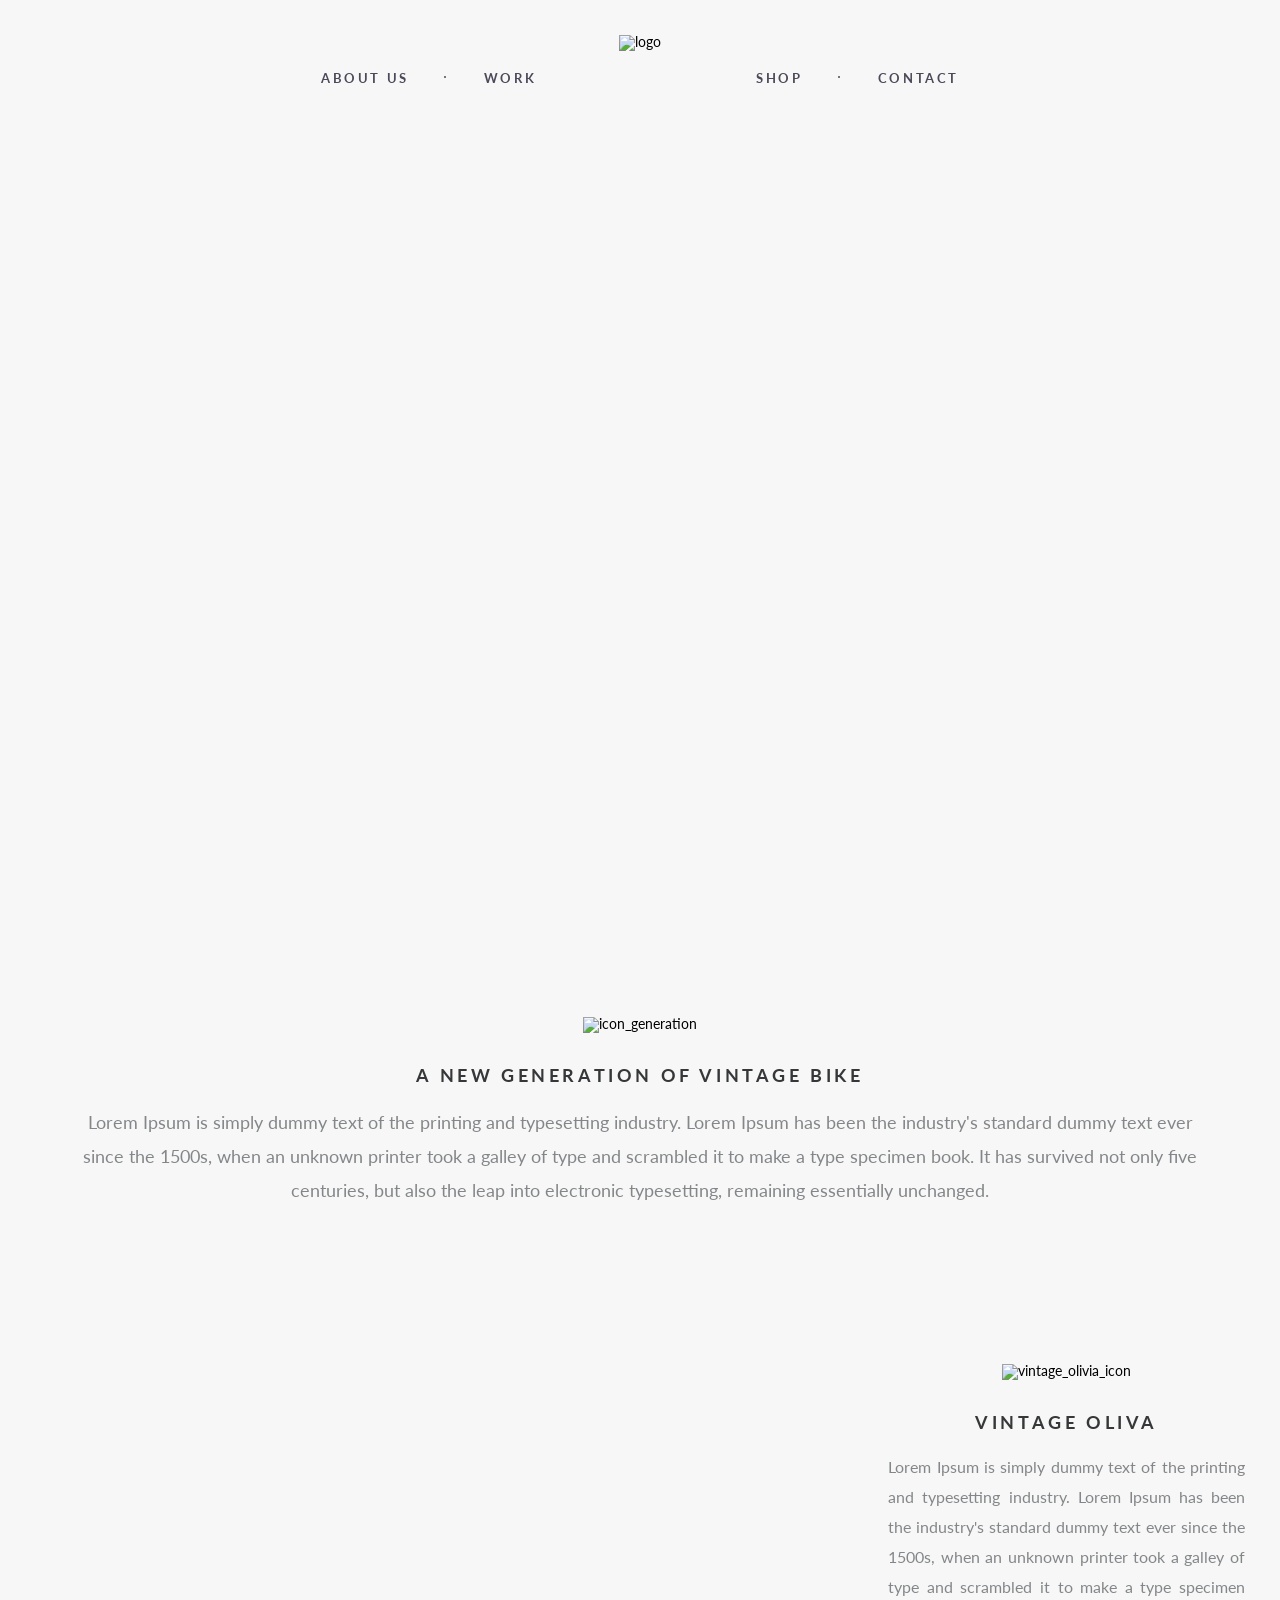
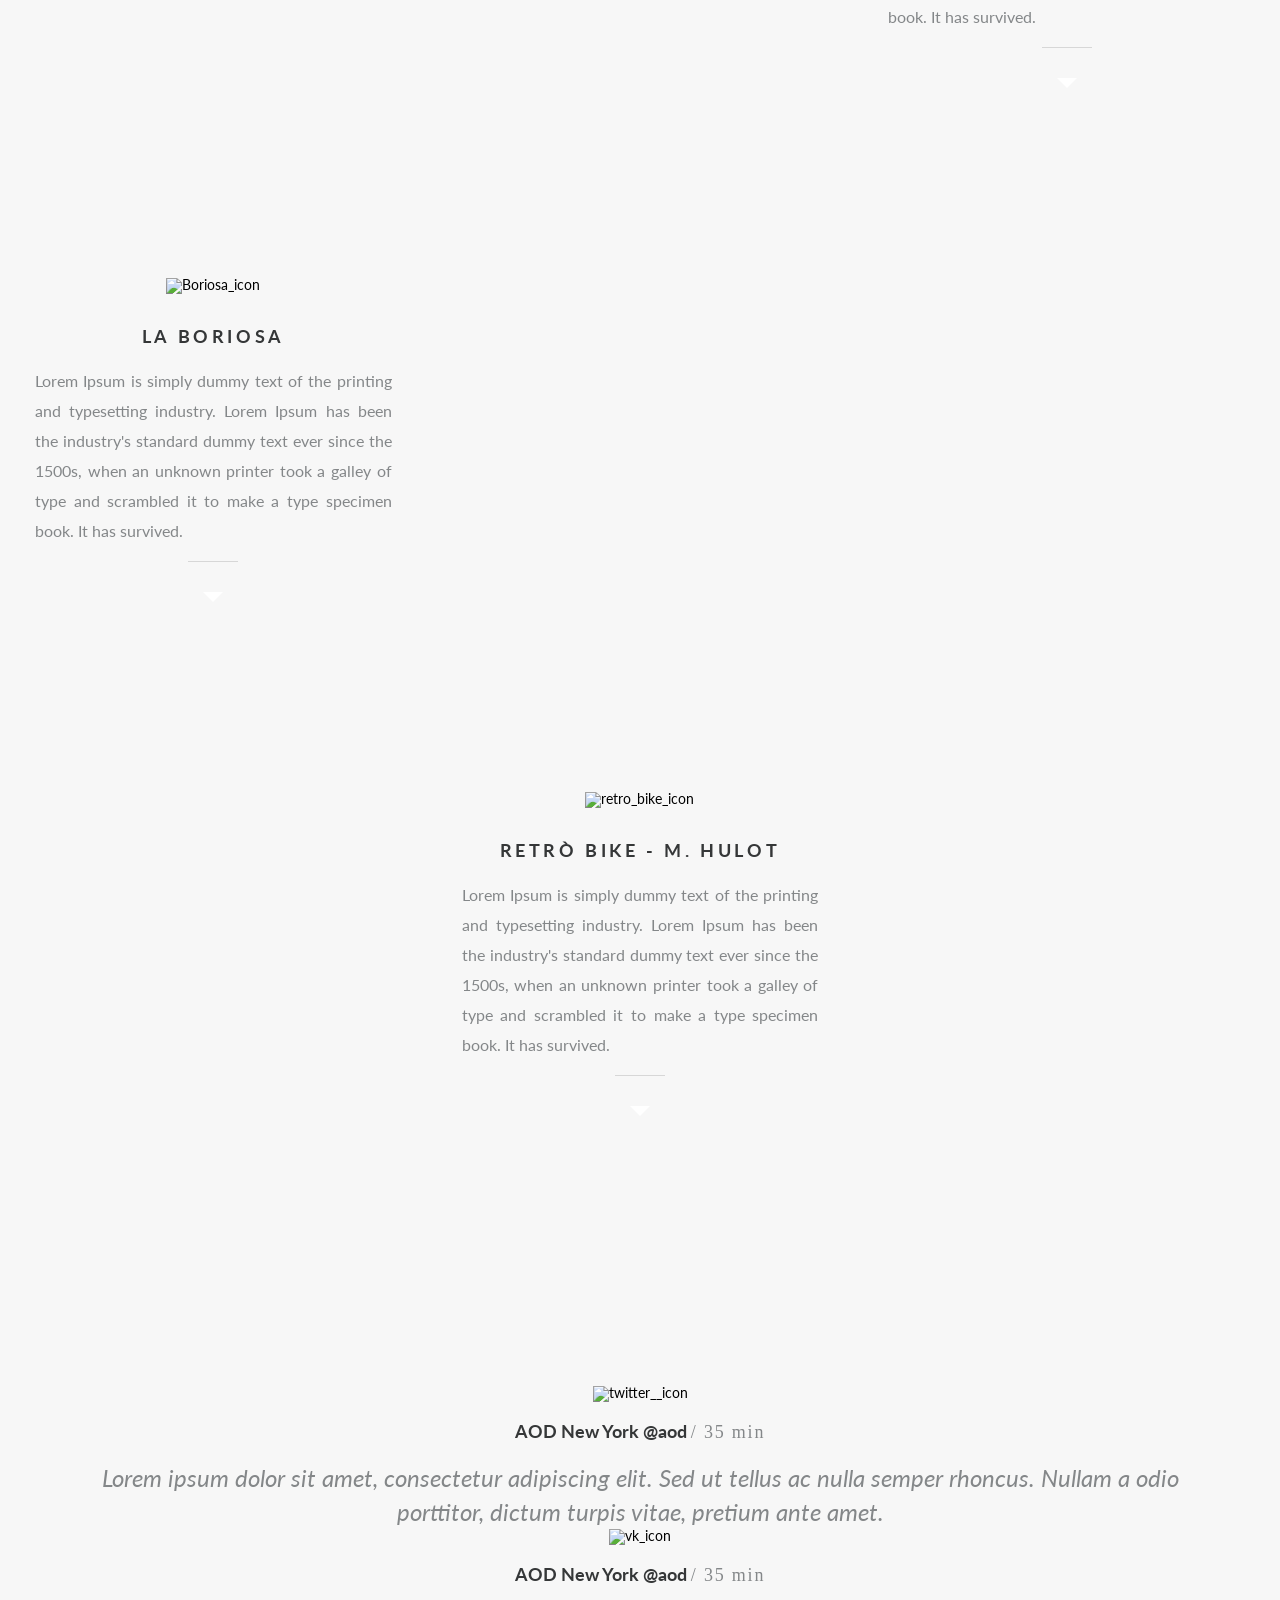
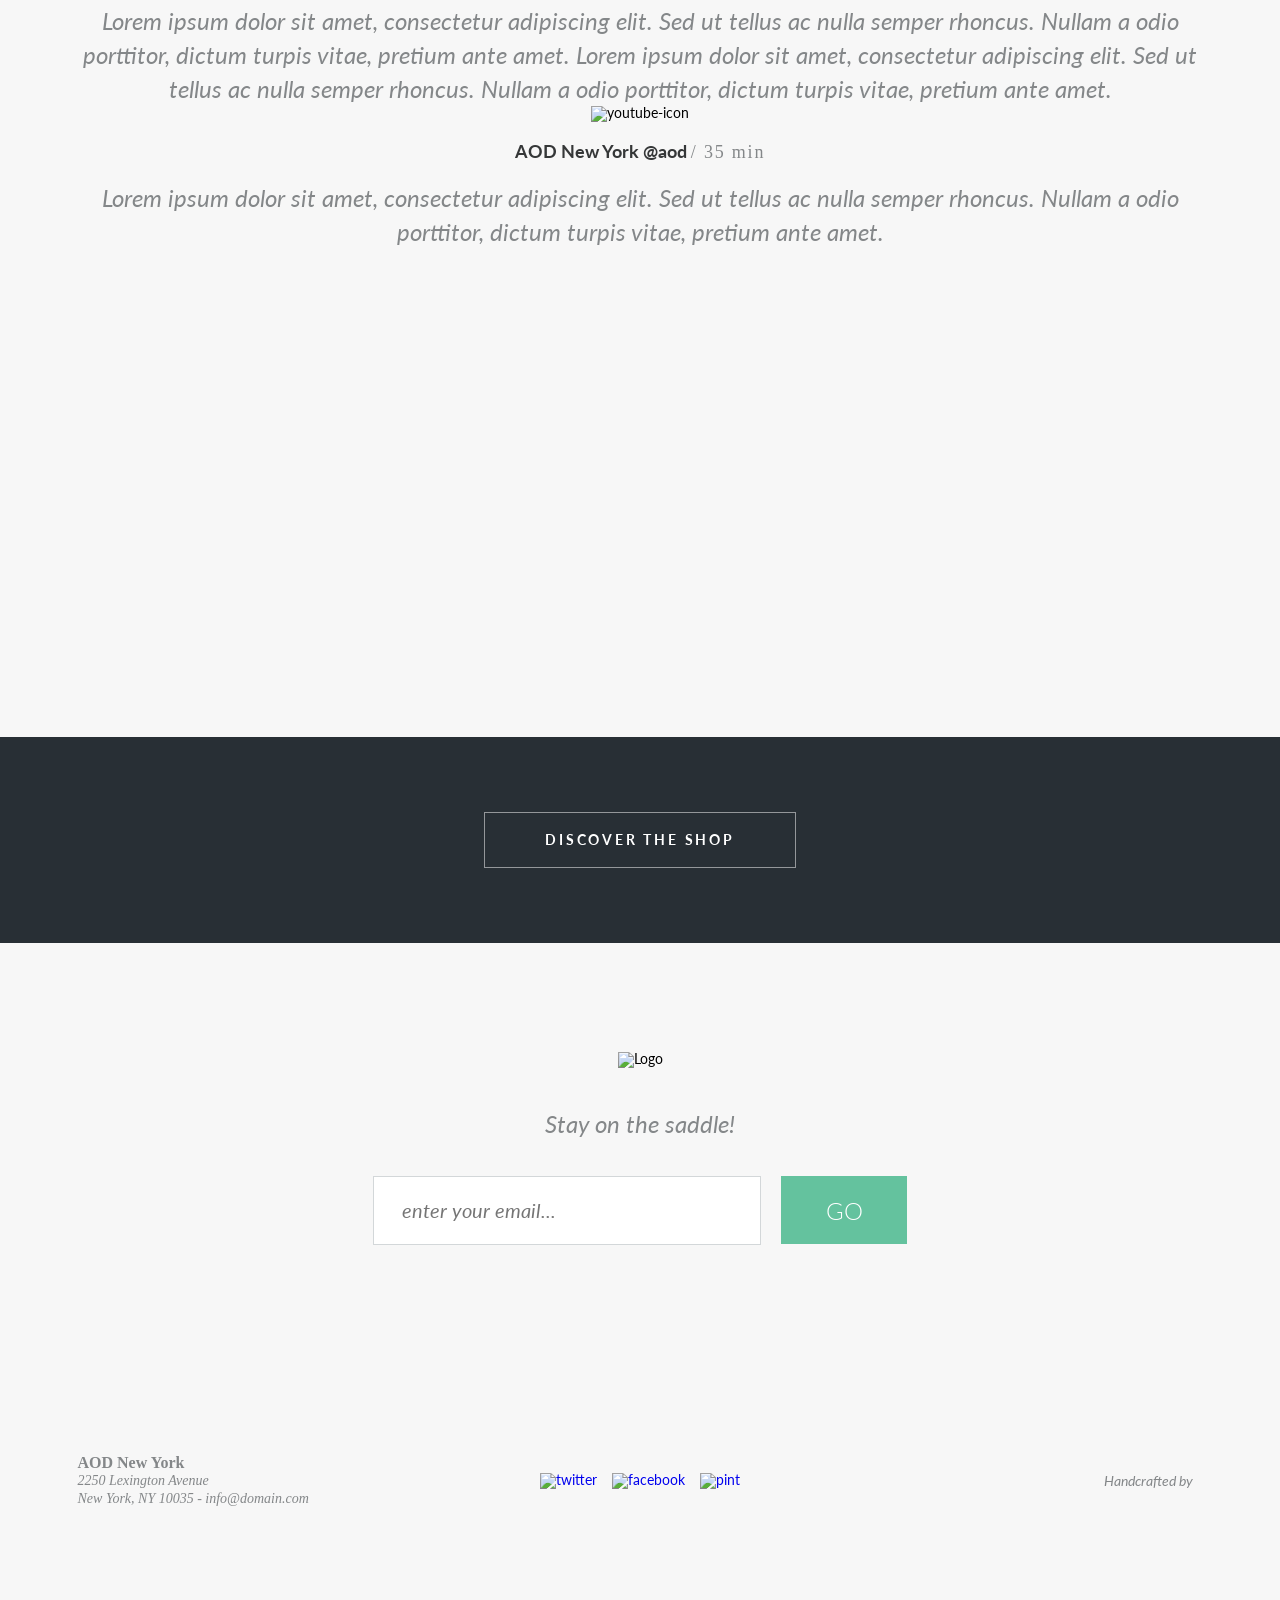
==== index.html @ 971637f0 "first-fix" ====
<!DOCTYPE html>
<html lang="en">
	<head>
		<title>YEBO-Bicycle</title>
		<meta name="viewport" content="width=device-width, initial-scale=1.0, maximum-scale=1.0, user-scalable=0" />
		<link rel="stylesheet" href="css/style.css">
		<meta charset="UTF-8">
		<link rel="shortcut icon" href="img/icons/Bike.ico">
	</head>
	
	<body>
		<!--Оболочка всей страницы-->
		<!--Используется как флекс-контейнер, чтобы разнести футер и контент-->

		<div class="wrapper">
			<main class="page">
				<!--Подключаем хедер обязательно в коментарии-->
<header class="header">
	<div class="header__row">
		<nav class="header__menu menu">
			<!--Под бургер меню-->
			<div class="menu__icon icon-menu">
				<span></span>
				<span></span>
				<span></span>
			</div>
			<div class="menu__body">
				<ul class="menu__list">
					<li><a href="#" class="menu__link">About us</a></li>
					<li><a href="#" class="menu__link">Work</a></li>
					<li><a href="#" class="menu__link">Shop</a></li>
					<li><a href="#" class="menu__link">Contact</a></li>
				</ul>
			</div>
		</nav>
		<div class="header__logo"><img src="img/icons/Logo.png" alt="logo"></div>	
	</div>	
</header>				<div class="main-screen">
					<div class="main-screen__bg ibg">
						<img src="img/images/menu_bg.png" alt="menu_bg">
					</div>
				</div>
				<!--Контейнер для основного контента-->
				<div class="content">
					<!--Первый блок generation-->
					<!--Сразу делаем БЭМ для последующего использования-->
					<section class="generation">
						<div class="container">
							<div class="generation__block block">
								<div class="block__icon"><img src="img/icons/generation.png" alt="icon_generation"></div>
								<h1 class="block__title">A NEW GENERATION OF VINTAGE BIKE</h1>
								<p class="block__text">Lorem Ipsum is simply dummy text of the printing and typesetting industry. Lorem Ipsum has been the industry's standard dummy text ever since the 1500s, when an unknown printer took a galley of type and scrambled it to make a type specimen book. It has survived not only five centuries, but also the leap into electronic typesetting, remaining essentially unchanged. </p>
							</div>
						</div>
					</section>
					<section class="vintage">
						<div class="vintage__row">
							<div class="vintage__column vintage__column-big">
								<a href="#" class="vintage__item item">
									<span class="item__logo">
										<img src="img/vintage_olivia/vintage_olivia__logo.png" alt="vintage_olivia__logo">
									</span>
									<span class="item__image ibg">
										<img src="img/vintage_olivia/vintage_olivia__big.png" alt="vintage_olivia__big">
									</span>
								</a>
							</div>
							<div class="vintage__column">
								<div class="vintage__content block">
									<div class="block__icon"><img src="img/vintage_olivia/vintage_olivia_icon.png" alt="vintage_olivia_icon"></div>
									<h2 class="block__title">vintage Oliva</h2>
									<p class="block__text-vintage">Lorem Ipsum is simply dummy text of the printing and typesetting industry. Lorem Ipsum has been the industry's standard dummy text ever since the 1500s, when an unknown printer took a galley of type and scrambled it to make a type specimen book. It has survived.</p>
								</div>
								<div class="vintage__image ibg">
									<img src="img/vintage_olivia/vintage_olivia_small.png" alt="vintage_olivia_small">
								</div>
							</div>
						</div>
					</section>
					<section class="vintage vintage__rev">
						<div class="vintage__row">
							<div class="vintage__column vintage__column-big">
								<a href="#" class="vintage__item item">
									<span class="item__logo">
										<img src="img/boriosa/boriosa_logo.png" alt="boriosa_logo">
									</span>
									<span class="item__image ibg">
										<img src="img/boriosa/boriosa_big.png" alt="boriosa_big">
									</span>
								</a>
							</div>
							<div class="vintage__column">
								<div class="vintage__content block">
									<div class="block__icon"><img src="img/boriosa/Boriosa_icon.png" alt="Boriosa_icon"></div>
									<h2 class="block__title">La Boriosa</h2>
									<p class="block__text-vintage">Lorem Ipsum is simply dummy text of the printing and typesetting industry. Lorem Ipsum has been the industry's standard dummy text ever since the 1500s, when an unknown printer took a galley of type and scrambled it to make a type specimen book. It has survived.</p>
								</div>
								<div class="vintage__image ibg">
									<img src="img/boriosa/boriosa_small.png" alt="boriosa_small">
								</div>
							</div>
						</div>
					</section>
					<section class="vintage vintage-last">
						<div class="vintage__row">
							<div class="vintage__column">
								<a href="#" class="vintage__item item">
									<span class="item__logo">
										<img src="img/retro_bike/retro_bike_logo.png" alt="retro_bike_logo">
									</span>
									<span class="item__image ibg">
										<img src="img/retro_bike/retro_bike_left.png" alt="retro_bike_left">
									</span>
								</a>
							</div>
							<div class="vintage__column">
								<div class="vintage__content block">
									<div class="block__icon"><img src="img/retro_bike/retro_bike_icon.png" alt="retro_bike_icon"></div>
									<h2 class="block__title">retrò Bike - M. Hulot</h2>
									<p class="block__text-vintage">Lorem Ipsum is simply dummy text of the printing and typesetting industry. Lorem Ipsum has been the industry's standard dummy text ever since the 1500s, when an unknown printer took a galley of type and scrambled it to make a type specimen book. It has survived.</p>
								</div>
								<div class="vintage__image ibg">
									<img src="img/retro_bike/retro_bike_small.png" alt="retro_bike_small">
								</div>
							</div>
							<div class="vintage__column">
								<div class="vintage__block">
									<span class="item__image ibg">
										<img src="img/retro_bike/retro_bike_right.png" alt="retro_bike_right">
									</span>
								</div>
							</div>
						</div>
					</section>
					<section class="slider">
						<div class="container">
							<div class="slider__body">
								<div class="slider__item">
									<div class="slider__icon">
										<img src="img/icons/Icon.png" alt="twitter__icon">
									</div>
									<!--В спан оборачиваем из за другого цвета-->
									<h3 class="slider__title">
										AOD New York  @aod <span>/ 35 min</span>
									</h3>
									<div class="slider__text">
										Lorem ipsum dolor sit amet, consectetur adipiscing elit. Sed ut tellus ac nulla semper rhoncus. Nullam a odio porttitor, dictum turpis vitae, pretium ante amet. 
									</div>
								</div>
								<div class="slider__item">
									<div class="slider__icon">
										<img class="slider__vk-icon" src="img/icons/vk_icon.svg" alt="vk_icon">
									</div>
									<!--В спан оборачиваем из за другого цвета-->
									<h3 class="slider__title">
										AOD New York  @aod <span>/ 35 min</span>
									</h3>
									<div class="slider__text">
										Lorem ipsum dolor sit amet, consectetur adipiscing elit. Sed ut tellus ac nulla semper rhoncus. Nullam a odio porttitor, dictum turpis vitae, pretium ante amet. Lorem ipsum dolor sit amet, consectetur adipiscing elit. Sed ut tellus ac nulla semper rhoncus. Nullam a odio porttitor, dictum turpis vitae, pretium ante amet. 
									</div>
								</div>
								<div class="slider__item">
									<div class="slider__icon">
										<img class="slider__youtube-icon" src="img/icons/youtube-icon.svg" alt="youtube-icon">
									</div>
									<!--В спан оборачиваем из за другого цвета-->
									<h3 class="slider__title">
										AOD New York  @aod <span>/ 35 min</span>
									</h3>
									<div class="slider__text">
										Lorem ipsum dolor sit amet, consectetur adipiscing elit. Sed ut tellus ac nulla semper rhoncus. Nullam a odio porttitor, dictum turpis vitae, pretium ante amet.
									</div>
								</div>
							</div>
						</div>
					</section>
					<div class="shop">
						<div class="shop__body">
							<!--Бодишоп выступает флекс-контрейнером-->
							<div class="shop__column shop__column-big">
								<div class="shop-block block-shop">
									<!--Это будет верхняя часть блока-->
									<div class="block-shop__row">
										<div class="block-shop__column">
											<a href="#" class="block-shop__item block-shop__item-little item">
												<span class="item__logo">
													<img src="img/shop/shop_logo.png" alt="shop_logo">
													<span>Shop now</span>
												</span>
												<span class="item__image ibg">
													<img src="img/shop/shop_1.png" alt="shop_1">
												</span>
											</a>
										</div>
										<div class="block-shop__column">
											<a href="#" class="block-shop__item block-shop__item-little item">
												<span class="item__logo">
													<img src="img/shop/shop_logo.png" alt="shop_logo">
													<span>Shop now</span>
												</span>
												<span class="item__image ibg">
													<img src="img/shop/shop_2.png" alt="shop_2">
												</span>
											</a>
										</div>
									</div>
									<!--Это нижняя часть блока-->
									<a href="#" class="block-shop__item item">
										<span class="item__logo">
											<img src="img/shop/shop_logo.png" alt="shop_logo">
											<span>Shop now</span>
										</span>
										<span class="item__image ibg">
											<img src="img/shop/shop_3.png" alt="shop_2">
										</span>
									</a>
								</div>
							</div>
							<div class="shop__column">
								<a href="#" class="block-shop__item block-shop__item-big item">
									<span class="item__logo">
										<img src="img/shop/shop_logo.png" alt="shop_logo">
										<span>Shop now</span>
									</span>
									<span class="item__image ibg">
										<img src="img/shop/shop_4.png" alt="shop_4">
									</span>
								</a>
							</div>
							<div class="shop__column">
								<a href="#" class="block-shop__item block-shop__item-big item">
									<span class="item__logo">
										<img src="img/shop/shop_logo.png" alt="shop_logo">
										<span>Shop now</span>
									</span>
									<span class="item__image ibg">
										<img src="img/shop/shop_5.png" alt="shop_5">
									</span>
								</a>
							</div>
							<div class="shop__column shop__column-big">
								<div class="shop-block block-shop">
									<!--Это нижняя часть блока-->
									<a href="#" class="block-shop__item item">
										<span class="item__logo">
											<img src="img/shop/shop_logo.png" alt="shop_logo">
											<span>Shop now</span>
										</span>
										<span class="item__image ibg">
											<img src="img/shop/shop_6.png" alt="shop_6">
										</span>
									</a>
									<!--Это будет верхняя часть блока-->
									<div class="block-shop__row">
										<div class="block-shop__column">
											<a href="#" class="block-shop__item block-shop__item-little item">
												<span class="item__logo">
													<img src="img/shop/shop_logo.png" alt="shop_logo">
													<span>Shop now</span>
												</span>
												<span class="item__image ibg">
													<img src="img/shop/shop_7.png" alt="shop_7">
												</span>
											</a>
										</div>
										<div class="block-shop__column">
											<a href="#" class="block-shop__item block-shop__item-little item">
												<span class="item__logo">
													<img src="img/shop/shop_logo.png" alt="shop_logo">
													<span>Shop now</span>
												</span>
												<span class="item__image ibg">
													<img src="img/shop/shop_8.png" alt="shop_8">
												</span>
											</a>
										</div>
									</div>
								</div>
							</div>
						</div>
						<div class="shop__footer">
							<div class="container">
								<a href="" class="shop__btn">DISCOVER THE SHOP</a>
							</div>
						</div>
					</div>
					<div class="subscribe">
						<div class="container">
							<div class="subscribe__body">
								<div class="subscribe__logo">
									<img src="img/icons/Logo.png" alt="Logo">
								</div>
								<div class="subscribe__label">Stay on the saddle!</div>
								<form action="#" id="form" class="subscribe__form">
									<div class="subscribe__input">
										<input autocomplete="off" type="text" name="form[]" placeholder="enter your email..." data-value="" class="input _req _email">
									</div>
									<div class="subscribe__button">
										<button type="submit" class="subscribe__btn">GO</button>
									</div>
								</form>
							</div>
						</div>
					</div>
				</div>

				<!--Верстаем футер-->
				<footer class="footer">
					<div class="container">
						<div class="footer__row">
							<div class="footer__column">
								<div class="footer__address">
									<p class="footer__address-bold">AOD New York</p>
									<p>2250 Lexington Avenue</p> 
									<p>New York, NY 10035  - info@domain.com</p>
								</div>
							</div>
							<div class="footer__column">
								<div class="footer__social social">
									<a href="#" class="social__link">
										<img src="img/footer/twitter.png" alt="twitter">
									</a>
									<a href="#" class="social__link">
										<img src="img/footer/facebook.png" alt="facebook">
									</a>
									<a href="#" class="social__link">
										<img src="img/footer/pint.png" alt="pint">
									</a>
								</div>
							</div>
							<div class="footer__column">
								<a href="" class="footer__dev dev">
									<span class="dev__text">Handcrafted by</span>
									<span class="dev__icon">
										<img src="img/footer/YEBO_logo.png" alt="">
									</span>
								</a>
							</div>
						</div>
					</div>
				</footer>
			</main>
		</div>
		<script language="JavaScript" type="text/javascript" src="js/jquery-3.6.0.min.js"></script>
		<script src="js/slick.min.js"></script>
		<script src="js/script.js"></script>
	</body>
</html>
---- css/style.css ----
@charset "UTF-8";

@import url("https://fonts.googleapis.com/css2?family=Lato:ital,wght@0,300;0,400;0,700;1,400&display=swap");* {
  padding: 0;
  margin: 0;
  border: 0;
}

*,
:after,
:before {
  -webkit-box-sizing: border-box;
  box-sizing: border-box;
}

:active,
:focus {
  outline: none;
}

a:active,
a:focus {
  outline: none;
}

aside,
footer,
header,
nav {
  display: block;
}

body,
html {
  height: 100%;
  width: 100%;
  font-size: 100%;
  line-height: 1;
  font-size: 14px;
  -ms-text-size-adjust: 100%;
  -moz-text-size-adjust: 100%;
  -webkit-text-size-adjust: 100%;
}

button,
input,
textarea {
  font-family: inherit;
}

input::-ms-clear {
  display: none;
}

button {
  cursor: pointer;
}

button::-moz-focus-inner {
  padding: 0;
  border: 0;
}

a,
a:visited {
  text-decoration: none;
}

a:hover {
  text-decoration: none;
}

ul li {
  list-style: none;
}

img {
  vertical-align: top;
}

h1,
h2,
h3,
h4,
h5,
h6 {
  font-size: inherit;
  font-weight: 400;
}

@font-face {
  font-family: "MyriadProRegular";
  src: url("../fonts/Myriad Pro Regular.eot");
  src: url("../fonts/Myriad Pro Regular.woff") format("woff"),url("../fonts/Myriad Pro Regular.ttf") format("truetype"),url("../fonts/Myriad Pro Regular.svg") format("svg");
  font-weight: normal;
  font-style: normal;
}

body {
  font-family: "Lato","Montserrat",sans-serif;
  font-size: 14px;
  font-weight: 400;
  background-color: #f7f7f7;
}

.wrapper {
  overflow: hidden;
  min-height: 100%;
}

.page {
  position: absolute;
  width: 100%;
  height: 100%;
  top: 0;
  left: 0;
  display: -webkit-box;
  display: -ms-flexbox;
  display: flex;
  -webkit-box-orient: vertical;
  -webkit-box-direction: normal;
  -ms-flex-direction: column;
  flex-direction: column;
}

.ibg {
  background-position: center;
  background-size: cover;
  background-repeat: no-repeat;
}

.ibg img {
  display: none;
}

.main-screen {
  -webkit-box-flex: 1;
  -ms-flex: 1 0 100%;
  flex: 1 0 100%;
  position: relative;
}

.main-screen__bg {
  position: absolute;
  width: 100%;
  height: 100%;
  top: 0;
  left: 0;
}

.container {
  max-width: 1125px;
  margin: 0 auto;
  padding: 0px 15px;
  -webkit-box-sizing: content-box;
  box-sizing: content-box;
  z-index: 50;
  position: relative;
}

.header {
  position: absolute;
  width: 100%;
  z-index: 50;
  left: 0;
  top: 35px;
}

.header__row {
  display: -webkit-box;
  display: -ms-flexbox;
  display: flex;
  -webkit-box-pack: center;
  -ms-flex-pack: center;
  justify-content: center;
  -webkit-box-align: center;
  -ms-flex-align: center;
  align-items: center;
  height: 85px;
}

.header__logo {
  position: absolute;
  left: 50%;
  top: 0;
  z-index: 2;
  -webkit-transform: translate(-50%,0);
  transform: translate(-50%,0);
}

.menu__list {
  display: -webkit-box;
  display: -ms-flexbox;
  display: flex;
}

.menu__list li {
  position: relative;
  padding: 0px 37.5px;
}

.menu__list li:nth-child(2) {
  padding: 0px 110px 0px 37.5px;
}

.menu__list li:nth-child(3) {
  padding: 0px 37.5px 0px 110px;
}

.menu__list li:after {
  content: "";
  width: 2px;
  height: 2px;
  background-color: #4d4959;
  border-radius: 50%;
  position: absolute;
  right: 0;
  top: 50%;
  margin: -1.5px 0px 0px 0px;
}

.menu__list li:last-child:after,
.menu__list li:nth-child(2):after {
  display: none;
}

.menu__link {
  color: #4d4959;
  font-size: 13px;
  font-weight: 700;
  text-transform: uppercase;
  letter-spacing: 2.6px;
}

.generation__block {
  margin: 117px 0px 117px 0px;
}

.block {
  text-align: center;
}

.block__icon {
  margin: 0px 0px 30px 0px;
}

.block__title {
  color: #353738;
  font-size: 18px;
  font-weight: 700;
  text-align: center;
  text-transform: uppercase;
  letter-spacing: 3.6px;
  line-height: 24px;
  margin: 0px 0px 18px 0px;
}

.block__text {
  color: #848789;
  font-size: 18px;
  font-weight: 400;
  line-height: 34px;
  text-align: center;
}

.block__text-vintage {
  color: #848789;
  font-size: 16px;
  font-weight: 400;
  line-height: 30px;
  text-align: justify;
}

.block__text-vintage:after {
  content: "";
  display: block;
  margin: 35px auto 0 auto;
  width: 50px;
  height: 1px;
  background-color: #d7d7d7;
}

.vintage__block {
  height: 100%;
  display: block;
  position: relative;
}

.vintage__rev .vintage__column {
  -webkit-box-ordinal-group: 2;
  -ms-flex-order: 1;
  order: 1;
}

.vintage__rev .vintage__column-big {
  -webkit-box-ordinal-group: 3;
  -ms-flex-order: 2;
  order: 2;
}

.vintage__row {
  display: -webkit-box;
  display: -ms-flexbox;
  display: flex;
}

.vintage__column {
  -webkit-box-flex: 0;
  -ms-flex: 0 1 33.333%;
  flex: 0 1 33.333%;
}

.vintage__column-big {
  -webkit-box-flex: 0;
  -ms-flex: 0 1 66.667%;
  flex: 0 1 66.667%;
}

.vintage__content {
  padding: 80px 65px 55px 65px;
  position: relative;
}

.vintage__content:after {
  content: "";
  position: absolute;
  bottom: -10px;
  left: 50%;
  margin: 0px 0px 0px -10px;
  width: 0;
  height: 0;
  border-left: 10px solid transparent;
  border-right: 10px solid transparent;
  border-top: 10px solid #fff;
}

.vintage__image {
  padding: 0px 0px 37.51% 0px;
}

.item {
  height: 100%;
  display: block;
  position: relative;
}

.item__logo {
  position: absolute;
  width: 100%;
  height: 100%;
  top: 0;
  left: 0;
  display: -webkit-box;
  display: -ms-flexbox;
  display: flex;
  -webkit-box-orient: vertical;
  -webkit-box-direction: normal;
  -ms-flex-direction: column;
  flex-direction: column;
  -webkit-transition: all 0.3s ease 0s;
  transition: all 0.3s ease 0s;
  -webkit-box-pack: center;
  -ms-flex-pack: center;
  justify-content: center;
  -webkit-box-align: center;
  -ms-flex-align: center;
  align-items: center;
  background-color: rgba(109,179,152,0.5);
  z-index: 2;
  opacity: 0;
  visibility: hidden;
}

.item__logo span {
  color: #ffffff;
  font-size: 14px;
  font-weight: 700;
  text-align: center;
  text-transform: uppercase;
  letter-spacing: 2.8px;
  margin: 10px 0px 0px 0px;
}

.item__image {
  position: absolute;
  width: 100%;
  height: 100%;
  top: 0;
  left: 0;
}

.item:hover .item__logo {
  opacity: 1;
  visibility: visible;
}

.slider {
  background-color: #f7f7f7;
  padding: 120px 0 60px 0;
}

.slider__body .slick-dots {
  display: -webkit-box;
  display: -ms-flexbox;
  display: flex;
  -webkit-box-align: center;
  -ms-flex-align: center;
  align-items: center;
  -webkit-box-pack: center;
  -ms-flex-pack: center;
  justify-content: center;
  margin: 50px 0px 0px 0px;
}

.slider__body .slick-dots li {
  list-style: none;
  margin: 0px 4.5px;
}

.slider__body .slick-dots button {
  font-size: 0;
  width: 11px;
  height: 11px;
  border: 1px solid #727272;
  background-color: #f7f7f7;
  border-radius: 50%;
}

.slider__body .slick-dots li.slick-active button {
  background-color: #727272;
}

.slider__icon {
  margin: 0px 0px 20px 0px;
  text-align: center;
}

.slider__title {
  margin: 0px 0px 20px 0px;
  color: #353738;
  font-family: Lato;
  font-size: 18px;
  font-weight: 700;
  text-align: center;
}

.slider__title span {
  color: #848789;
  font-family: "Lato - Light";
  font-weight: 300;
  letter-spacing: 1.8px;
}

.slider__text {
  text-align: center;
  color: #848789;
  font-size: 24px;
  font-style: italic;
  line-height: 34px;
}

.slider__vk-icon {
  width: 34px;
  height: 34px;
}

.slider__youtube-icon {
  width: 50px;
  height: 50px;
}

.slick-list {
  overflow: hidden;
}

.slick-track {
  display: -webkit-box;
  display: -ms-flexbox;
  display: flex;
  -webkit-box-align: start;
  -ms-flex-align: start;
  align-items: flex-start;
}

.shop__body {
  display: -webkit-box;
  display: -ms-flexbox;
  display: flex;
}

.shop__column {
  -webkit-box-flex: 0;
  -ms-flex: 0 1 16.666%;
  flex: 0 1 16.666%;
}

.shop__column-big {
  -webkit-box-flex: 0;
  -ms-flex: 0 1 33.333%;
  flex: 0 1 33.333%;
}

.shop__footer {
  background-color: #282f35;
  -webkit-box-pack: center;
  -ms-flex-pack: center;
  justify-content: center;
  padding: 75px 0px;
  text-align: center;
}

.shop__btn {
  display: inline-block;
  padding: 20px 60px;
  color: #ffffff;
  font-size: 14px;
  font-weight: 700;
  text-align: center;
  text-transform: uppercase;
  letter-spacing: 2.8px;
  border: 1px solid rgba(255,255,255,0.5);
  background-color: #282f35;
}

.shop__btn:hover {
  color: #282f35;
  background-color: #fff;
  border: 1px solid rgba(255,255,255,0.5);
  -webkit-transition: all 0.5s ease 0s;
  transition: all 0.5s ease 0s;
}

.block-shop {
  height: 100%;
}

.block-shop__row {
  display: -webkit-box;
  display: -ms-flexbox;
  display: flex;
}

.block-shop__column {
  -webkit-box-flex: 0;
  -ms-flex: 0 1 50%;
  flex: 0 1 50%;
}

.block-shop__item {
  padding-bottom: 50%;
  height: auto;
}

.block-shop__item-big {
  padding: 0px 0px 200.5% 0px;
}

.block-shop__item-little {
  padding: 0px 0px 100% 0px;
}

.subscribe__body {
  max-width: 534px;
  margin: 0 auto;
  -webkit-box-orient: vertical;
  -webkit-box-direction: normal;
  -ms-flex-direction: column;
  flex-direction: column;
  text-align: center;
  padding: 109px 0px;
}

.subscribe__logo {
  margin: 0px 0px 39px 0px;
}

.subscribe__label {
  color: #848789;
  font-family: Lato;
  font-size: 24px;
  font-style: italic;
  line-height: 34px;
  text-align: center;
  margin: 0px 0px 35px 0px;
}

.subscribe__form {
  display: -webkit-box;
  display: -ms-flexbox;
  display: flex;
}

.subscribe__input {
  -webkit-box-flex: 1;
  -ms-flex: 1 1 auto;
  flex: 1 1 auto;
}

.subscribe__input .input {
  width: 100%;
  height: 69px;
  border: 1px solid #d3d7d9;
  background-color: #ffffff;
  color: #929292;
  font-family: Lato;
  font-size: 20px;
  font-style: italic;
  letter-spacing: normal;
  line-height: 24px;
  padding: 0px 28px;
  -webkit-transition: all 0.5s ease 0s;
  transition: all 0.5s ease 0s;
}

.subscribe__input .input:focus {
  -webkit-box-shadow: 0 0 15px #747373;
  box-shadow: 0 0 15px #747373;
}

.subscribe__button {
  -webkit-box-flex: 0;
  -ms-flex: 0 0 146px;
  flex: 0 0 146px;
  padding: 0px 0px 0px 20px;
}

.subscribe__btn {
  width: 100%;
  height: 68px;
  line-height: 69px;
  background-color: #64c29e;
  color: #ffffff;
  font-size: 24px;
  font-weight: 300;
  text-transform: uppercase;
  -webkit-transition: all 0.5s ease 0s;
  transition: all 0.5s ease 0s;
}

.subscribe__btn:hover {
  border: 1px solid #64c29e;
  background-color: #fff;
  color: #353738;
}

._error {
  -webkit-box-shadow: 0 0 15px red;
  box-shadow: 0 0 15px red;
}

.footer {
  background-color: #f7f7f7;
  padding: 100px 0;
}

.footer__row {
  display: -webkit-box;
  display: -ms-flexbox;
  display: flex;
  -webkit-box-align: center;
  -ms-flex-align: center;
  align-items: center;
}

.footer__column {
  -webkit-box-flex: 0;
  -ms-flex: 0 1 33.333%;
  flex: 0 1 33.333%;
}

.footer__address {
  text-align: left;
  font-family: "Lato - Italic";
  color: #848789;
  font-size: 14px;
  font-style: italic;
  letter-spacing: normal;
  line-height: 17.87px;
}

.footer__address-bold {
  font-family: "Lato - Bold";
  font-size: 16px;
  font-weight: 700;
  color: #848789;
  font-style: normal;
}

.social {
  display: -webkit-box;
  display: -ms-flexbox;
  display: flex;
  -webkit-box-align: center;
  -ms-flex-align: center;
  align-items: center;
  -webkit-box-pack: center;
  -ms-flex-pack: center;
  justify-content: center;
}

.social__link {
  margin: 0px 7.5px;
}

.dev {
  display: -webkit-box;
  display: -ms-flexbox;
  display: flex;
  -webkit-box-pack: end;
  -ms-flex-pack: end;
  justify-content: flex-end;
  -webkit-box-align: center;
  -ms-flex-align: center;
  align-items: center;
}

.dev__text {
  color: #848789;
  font-family: Lato;
  font-size: 14px;
  font-style: italic;
  letter-spacing: normal;
  line-height: 17.87px;
  text-align: right;
  padding: 0px 9px 0px 0px;
}

@media (max-width:1500px) {
  .block__text-vintage:after {
    margin: 15px auto 0 auto;
  }

  .vintage__content {
    padding: 40px 35px 30px 35px;
  }
}

@media (max-width:1100px) {
  .vintage__block {
    height: auto;
    padding: 0px 0px 70% 0px;
  }

  .vintage__row {
    -webkit-box-orient: vertical;
    -webkit-box-direction: normal;
    -ms-flex-direction: column;
    flex-direction: column;
  }

  .vintage-last .vintage__column:first-child {
    -webkit-box-ordinal-group: 3;
    -ms-flex-order: 2;
    order: 2;
  }

  .vintage-last .vintage__column:nth-child(2) {
    -webkit-box-ordinal-group: 2;
    -ms-flex-order: 1;
    order: 1;
  }

  .vintage-last .vintage__column:nth-child(3) {
    -webkit-box-ordinal-group: 4;
    -ms-flex-order: 3;
    order: 3;
  }

  .item {
    height: auto;
    padding: 0px 0px 70% 0px;
  }

  .slider {
    padding: 60px 0px 30px 0px;
  }

  .shop__body {
    -ms-flex-wrap: wrap;
    flex-wrap: wrap;
  }

  .shop__column {
    -webkit-box-flex: 0;
    -ms-flex: 0 1 50%;
    flex: 0 1 50%;
  }

  .shop__column:first-child {
    -webkit-box-flex: 1;
    -ms-flex: 1 1 100%;
    flex: 1 1 100%;
  }

  .shop__column:last-child {
    -webkit-box-flex: 1;
    -ms-flex: 1 1 100%;
    flex: 1 1 100%;
  }

  .shop__footer {
    padding: 50px 0px;
  }

  .shop__btn {
    padding: 20px 30px;
  }

  .footer {
    padding: 50px 0;
  }
}

@media (max-width:900px) {
  .generation__block {
    margin: 80px 0px 80px 0px;
  }
}

@media (max-width:767px) {
  .header {
    top: 15px;
  }

  .menu__body {
    position: fixed;
    width: 100%;
    height: 100%;
    top: 0;
    left: 0;
    background-color: #4d4959;
    padding: 150px 0px 20px 0px;
    -webkit-transform: translate3d(0px,-100%,0px);
    transform: translate3d(0px,-100%,0px);
    -webkit-transition: all 0.3s ease 0s;
    transition: all 0.3s ease 0s;
  }

  .menu__body.active {
    -webkit-transform: translate3d(0px,0px,0px);
    transform: translate3d(0px,0px,0px);
  }

  .menu__list {
    -webkit-box-orient: vertical;
    -webkit-box-direction: normal;
    -ms-flex-direction: column;
    flex-direction: column;
    -webkit-box-pack: center;
    -ms-flex-pack: center;
    justify-content: center;
    -webkit-box-align: center;
    -ms-flex-align: center;
    align-items: center;
  }

  .menu__list li {
    padding: 0px 0px 45px 0px;
  }

  .menu__list li:nth-child(2),
  .menu__list li:nth-child(3) {
    padding: 0px 0px 45px 0px;
  }

  .menu__list li:nth-child(2):after,
  .menu__list li:nth-child(3):after {
    display: block;
  }

  .menu__list li:last-child {
    padding: 0;
  }

  .menu__list li:after {
    content: "";
    width: 4px;
    height: 4px;
    background-color: #fff;
    right: 50%;
    top: 40px;
    margin: 0px -2px 0px 0px;
  }

  .menu__link {
    color: #fff;
    font-size: 20px;
  }

  .icon-menu {
    display: block;
    position: absolute;
    top: 24px;
    right: 10px;
    width: 30px;
    height: 18px;
    cursor: pointer;
    z-index: 5;
  }

  .icon-menu span {
    -webkit-transition: all 0.3s ease 0s;
    transition: all 0.3s ease 0s;
    top: 8px;
    left: 0px;
    position: absolute;
    width: 100%;
    height: 2px;
    background-color: #4d4959;
  }

  .icon-menu span:first-child {
    top: 0px;
  }

  .icon-menu span:last-child {
    top: auto;
    bottom: 0px;
  }

  .icon-menu.active span {
    -webkit-transform: scale(0);
    transform: scale(0);
    background-color: #fff;
  }

  .icon-menu.active span:first-child {
    -webkit-transform: rotate(-45deg);
    transform: rotate(-45deg);
    top: 8px;
  }

  .icon-menu.active span:last-child {
    -webkit-transform: rotate(45deg);
    transform: rotate(45deg);
    bottom: 8px;
  }
}

@media (max-width:750px) {
  .subscribe__body {
    padding: 50px 0px;
  }
}

@media (max-width:600px) {
  .generation__block {
    margin: 30px 0px 30px 0px;
  }

  .slider {
    padding: 30px 0px 15px 0px;
  }

  .slider__body .slick-dots {
    margin: 25px 0px 0px 0px;
  }

  .footer {
    padding: 30px 0;
  }

  .footer__row {
    -webkit-box-orient: vertical;
    -webkit-box-direction: normal;
    -ms-flex-direction: column;
    flex-direction: column;
  }

  .footer__address {
    text-align: center;
  }

  .footer__social {
    padding: 15px 0px;
  }
}

@media (max-width:500px) {
  .subscribe__form {
    display: block;
  }

  .subscribe__button {
    padding: 10px 0px 0px 0px;
  }
}
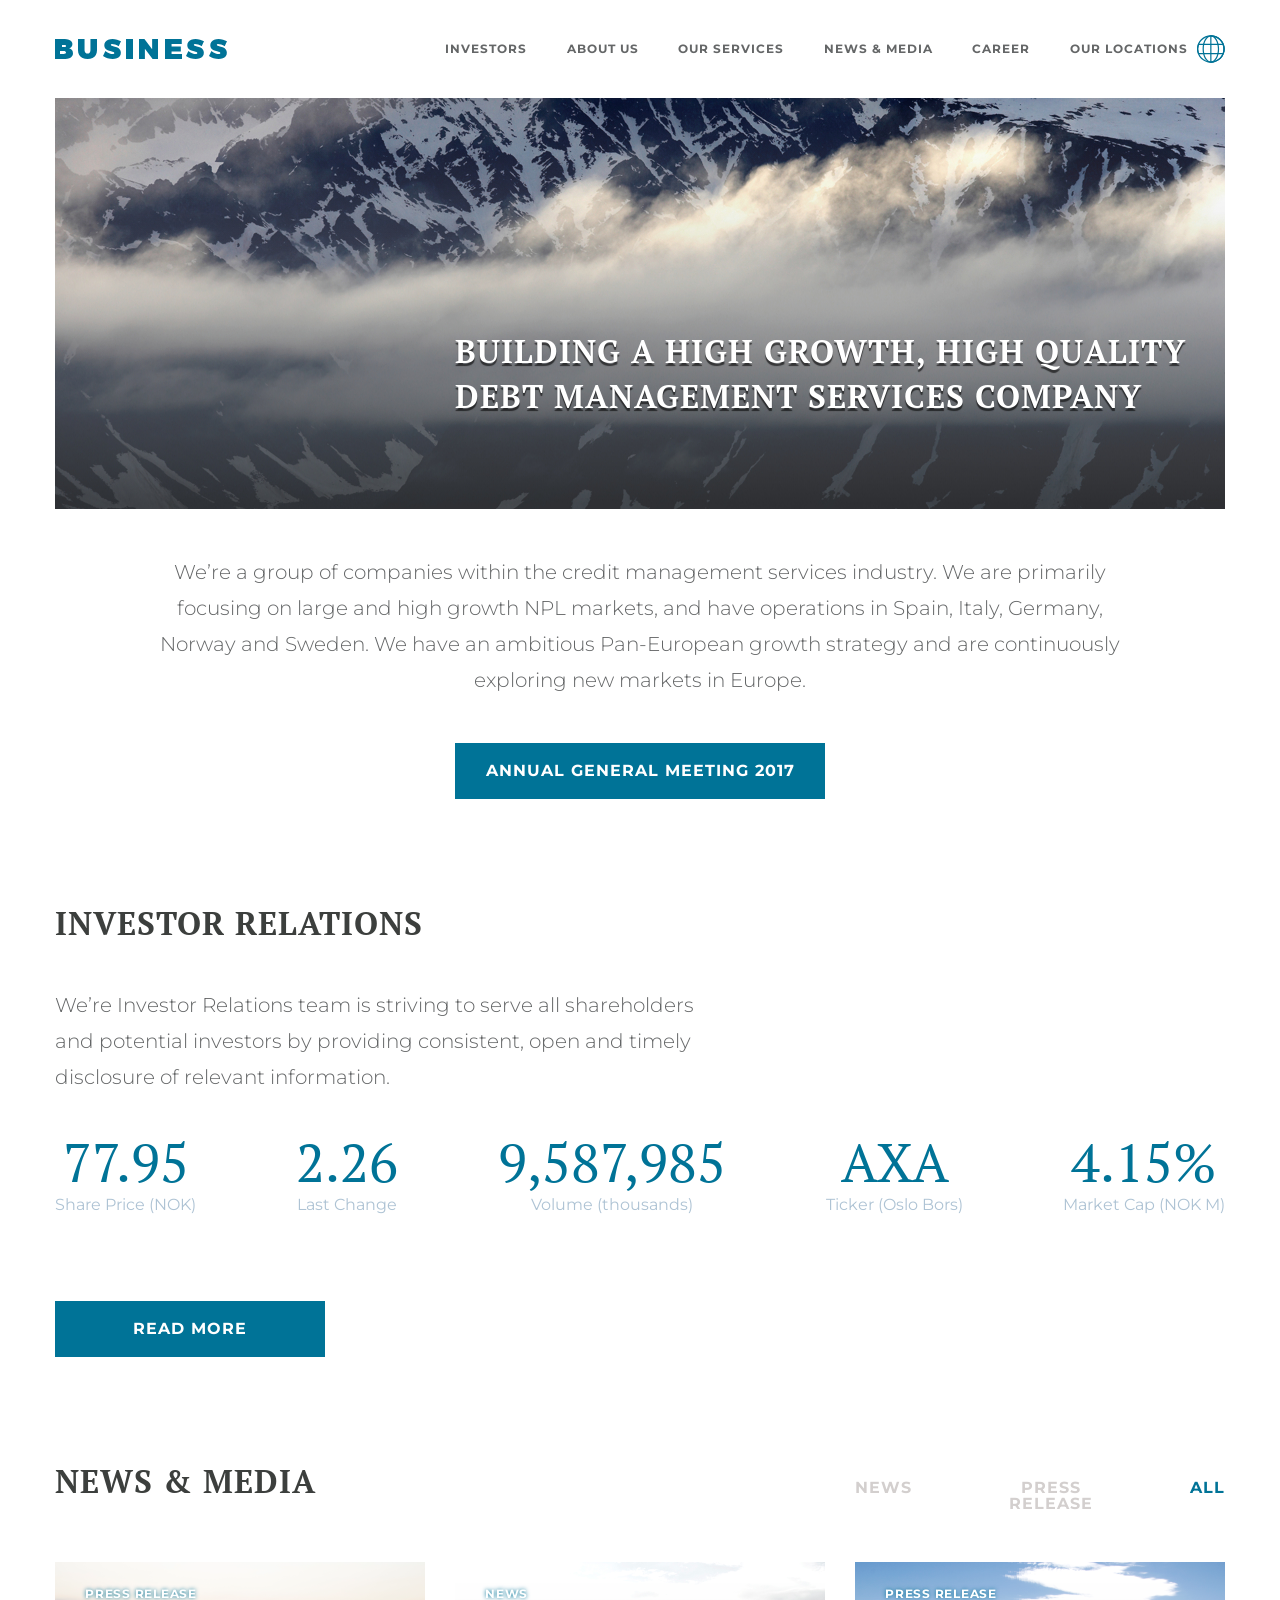
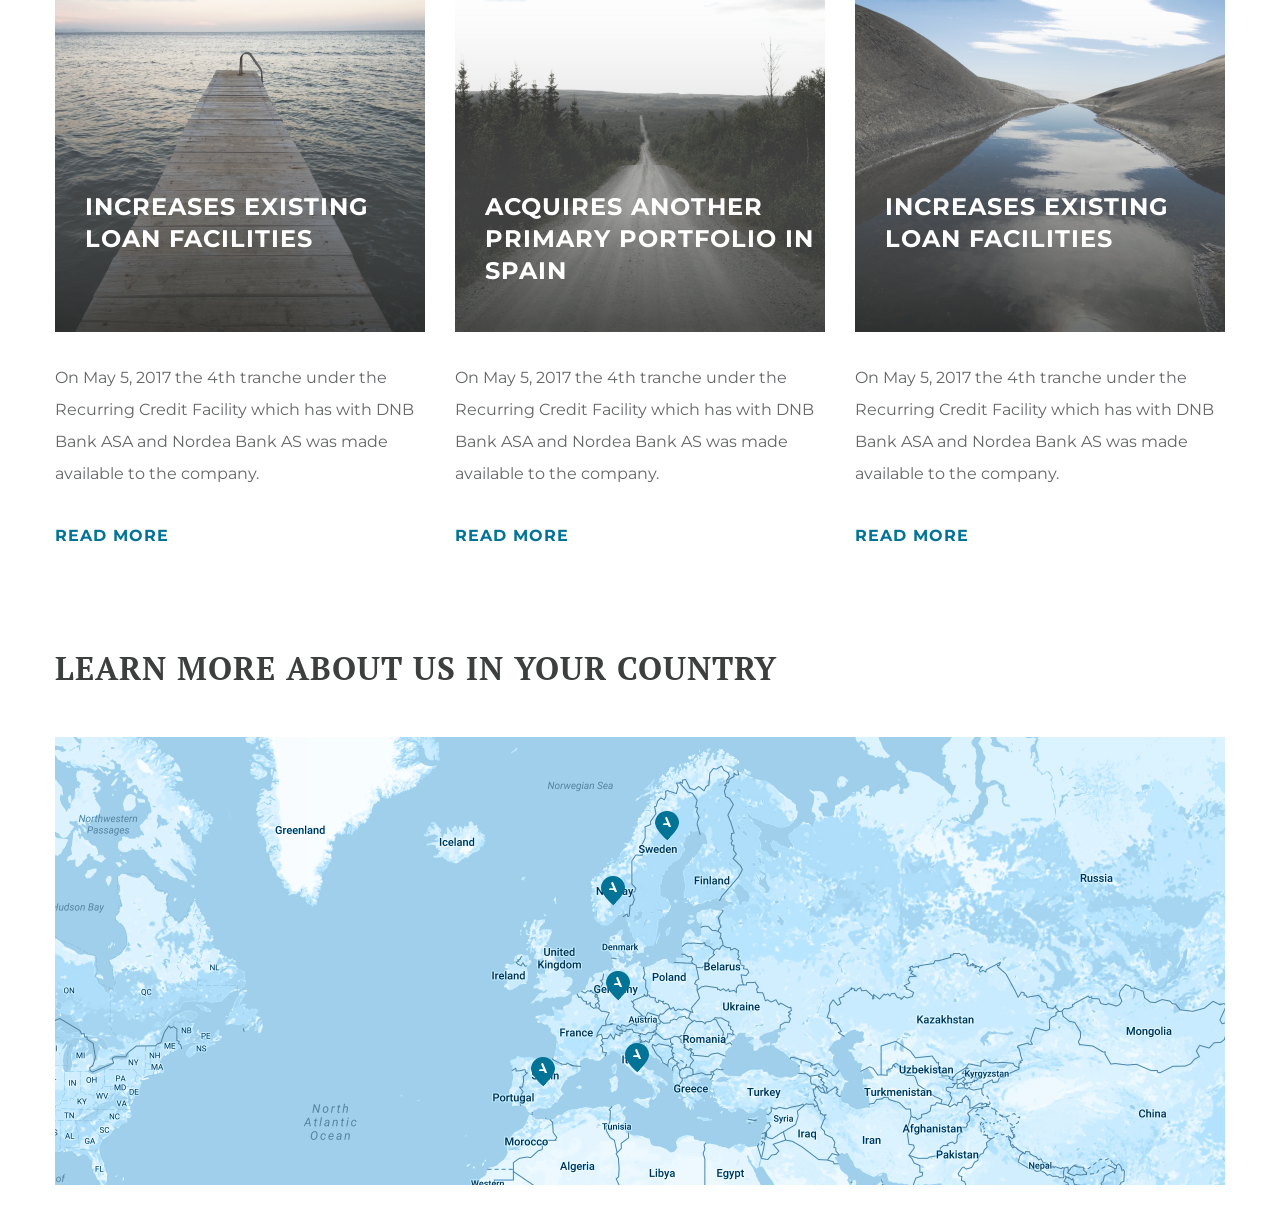
==== commit f279eb3c: "pre-try fix" ====
--- a/index.html
+++ b/index.html
@@ -1,11 +1,11 @@
 <!DOCTYPE html>
 <html lang="en">
 	<head>
-		<title>YEBO-Bicycle</title>
+		<title>BUSINESS-UI</title>
 		<meta name="viewport" content="width=device-width, initial-scale=1.0, maximum-scale=1.0, user-scalable=0" />
-		<link rel="stylesheet" href="css/style.css">
+		<link rel="stylesheet" href="css/pre-style.css">
 		<meta charset="UTF-8">
-		<link rel="shortcut icon" href="img/icons/Bike.ico">
+		<link rel="shortcut icon" href="img/business.ico">
 	</head>
 	
 	<body>
@@ -16,326 +16,172 @@
 			<main class="page">
 				<!--Подключаем хедер обязательно в коментарии-->
 <header class="header">
-	<div class="header__row">
-		<nav class="header__menu menu">
-			<!--Под бургер меню-->
-			<div class="menu__icon icon-menu">
-				<span></span>
-				<span></span>
-				<span></span>
+	<div class="container">
+		<div class="header__row">
+			<div class="header__logo">
+				<a href=""><img src="img/logo.svg" alt="logo"></a>
 			</div>
-			<div class="menu__body">
-				<ul class="menu__list">
-					<li><a href="#" class="menu__link">About us</a></li>
-					<li><a href="#" class="menu__link">Work</a></li>
-					<li><a href="#" class="menu__link">Shop</a></li>
-					<li><a href="#" class="menu__link">Contact</a></li>
-				</ul>
-			</div>
-		</nav>
-		<div class="header__logo"><img src="img/icons/Logo.png" alt="logo"></div>	
-	</div>	
-</header>				<div class="main-screen">
-					<div class="main-screen__bg ibg">
-						<img src="img/images/menu_bg.png" alt="menu_bg">
+			<nav class="header__menu menu">
+				<!--Под бургер меню-->
+				<div class="menu__icon icon-menu">
+					<span></span>
+					<span></span>
+					<span></span>
+				</div>
+				<div class="menu__body">
+					<ul class="menu__list">
+						<li><a href="#" class="menu__link">Investors</a></li>
+						<li><a href="#" class="menu__link">About Us</a></li>
+						<li><a href="#" class="menu__link">Our Services</a></li>
+						<li><a href="#" class="menu__link">News & Media</a></li>
+						<li><a href="#" class="menu__link">Career</a></li>
+						<li><a href="#" class="menu__link last-link">Our Locations</a><a href="#" class="menu__link link-earth ibg"><img class="" src="img/earth.svg" alt="earth"></a></li>
+					</ul>
+				</div>
+			</nav>
+		</div>	
+	</div>
+</header>				<section class="mainblock">
+					<div class="container">
+						<section class="mainblock__body">
+							<div class="mainblock__image ibg">
+								<img src="img/main_screen.jpg" alt="main_screen">
+								<h1>Building a high growth, high quality debt management services company</h1>
+								<div class="mainblock__blue blue"></div>
+							</div>
+							<div class="mainblock__subtitle">
+								<p>
+									We’re a group of companies within the credit management services industry. We are primarily focusing on large and high growth NPL markets, and have operations in Spain, Italy, Germany, Norway and Sweden. We have an ambitious Pan-European growth strategy and are continuously exploring new markets in Europe.
+								</p>
+							</div>
+							<div class="mainblock__button">
+								<a href="#" class="mainblock__btn"><span>Annual General Meeting 2017</span></a>
+							</div>
+						</section>
 					</div>
-				</div>
-				<!--Контейнер для основного контента-->
-				<div class="content">
-					<!--Первый блок generation-->
-					<!--Сразу делаем БЭМ для последующего использования-->
-					<section class="generation">
-						<div class="container">
-							<div class="generation__block block">
-								<div class="block__icon"><img src="img/icons/generation.png" alt="icon_generation"></div>
-								<h1 class="block__title">A NEW GENERATION OF VINTAGE BIKE</h1>
-								<p class="block__text">Lorem Ipsum is simply dummy text of the printing and typesetting industry. Lorem Ipsum has been the industry's standard dummy text ever since the 1500s, when an unknown printer took a galley of type and scrambled it to make a type specimen book. It has survived not only five centuries, but also the leap into electronic typesetting, remaining essentially unchanged. </p>
-							</div>
-						</div>
-					</section>
-					<section class="vintage">
-						<div class="vintage__row">
-							<div class="vintage__column vintage__column-big">
-								<a href="#" class="vintage__item item">
-									<span class="item__logo">
-										<img src="img/vintage_olivia/vintage_olivia__logo.png" alt="vintage_olivia__logo">
-									</span>
-									<span class="item__image ibg">
-										<img src="img/vintage_olivia/vintage_olivia__big.png" alt="vintage_olivia__big">
-									</span>
-								</a>
-							</div>
-							<div class="vintage__column">
-								<div class="vintage__content block">
-									<div class="block__icon"><img src="img/vintage_olivia/vintage_olivia_icon.png" alt="vintage_olivia_icon"></div>
-									<h2 class="block__title">vintage Oliva</h2>
-									<p class="block__text-vintage">Lorem Ipsum is simply dummy text of the printing and typesetting industry. Lorem Ipsum has been the industry's standard dummy text ever since the 1500s, when an unknown printer took a galley of type and scrambled it to make a type specimen book. It has survived.</p>
-								</div>
-								<div class="vintage__image ibg">
-									<img src="img/vintage_olivia/vintage_olivia_small.png" alt="vintage_olivia_small">
-								</div>
-							</div>
-						</div>
-					</section>
-					<section class="vintage vintage__rev">
-						<div class="vintage__row">
-							<div class="vintage__column vintage__column-big">
-								<a href="#" class="vintage__item item">
-									<span class="item__logo">
-										<img src="img/boriosa/boriosa_logo.png" alt="boriosa_logo">
-									</span>
-									<span class="item__image ibg">
-										<img src="img/boriosa/boriosa_big.png" alt="boriosa_big">
-									</span>
-								</a>
-							</div>
-							<div class="vintage__column">
-								<div class="vintage__content block">
-									<div class="block__icon"><img src="img/boriosa/Boriosa_icon.png" alt="Boriosa_icon"></div>
-									<h2 class="block__title">La Boriosa</h2>
-									<p class="block__text-vintage">Lorem Ipsum is simply dummy text of the printing and typesetting industry. Lorem Ipsum has been the industry's standard dummy text ever since the 1500s, when an unknown printer took a galley of type and scrambled it to make a type specimen book. It has survived.</p>
-								</div>
-								<div class="vintage__image ibg">
-									<img src="img/boriosa/boriosa_small.png" alt="boriosa_small">
-								</div>
-							</div>
-						</div>
-					</section>
-					<section class="vintage vintage-last">
-						<div class="vintage__row">
-							<div class="vintage__column">
-								<a href="#" class="vintage__item item">
-									<span class="item__logo">
-										<img src="img/retro_bike/retro_bike_logo.png" alt="retro_bike_logo">
-									</span>
-									<span class="item__image ibg">
-										<img src="img/retro_bike/retro_bike_left.png" alt="retro_bike_left">
-									</span>
-								</a>
-							</div>
-							<div class="vintage__column">
-								<div class="vintage__content block">
-									<div class="block__icon"><img src="img/retro_bike/retro_bike_icon.png" alt="retro_bike_icon"></div>
-									<h2 class="block__title">retrò Bike - M. Hulot</h2>
-									<p class="block__text-vintage">Lorem Ipsum is simply dummy text of the printing and typesetting industry. Lorem Ipsum has been the industry's standard dummy text ever since the 1500s, when an unknown printer took a galley of type and scrambled it to make a type specimen book. It has survived.</p>
-								</div>
-								<div class="vintage__image ibg">
-									<img src="img/retro_bike/retro_bike_small.png" alt="retro_bike_small">
-								</div>
-							</div>
-							<div class="vintage__column">
-								<div class="vintage__block">
-									<span class="item__image ibg">
-										<img src="img/retro_bike/retro_bike_right.png" alt="retro_bike_right">
-									</span>
-								</div>
-							</div>
-						</div>
-					</section>
-					<section class="slider">
-						<div class="container">
-							<div class="slider__body">
-								<div class="slider__item">
-									<div class="slider__icon">
-										<img src="img/icons/Icon.png" alt="twitter__icon">
-									</div>
-									<!--В спан оборачиваем из за другого цвета-->
-									<h3 class="slider__title">
-										AOD New York  @aod <span>/ 35 min</span>
-									</h3>
-									<div class="slider__text">
-										Lorem ipsum dolor sit amet, consectetur adipiscing elit. Sed ut tellus ac nulla semper rhoncus. Nullam a odio porttitor, dictum turpis vitae, pretium ante amet. 
+				</section>
+				<section class="investor">
+					<div class="container">
+						<div class="investor__body">
+							<h2 class="investor__title title">Investor Relations</h2>
+							<h3 class="investor__subtitle">We’re Investor Relations team is striving to serve all shareholders and potential investors by providing consistent, open and timely disclosure of relevant information.</h3>
+							<div class="investor__stat">
+								<div class="investor__column column-investor">
+									<div class="column-investor__item">
+										<div class="column-investor__big">77.95</div>
+										<div class="column-investor__small">Share Price (NOK)</div>
 									</div>
 								</div>
-								<div class="slider__item">
-									<div class="slider__icon">
-										<img class="slider__vk-icon" src="img/icons/vk_icon.svg" alt="vk_icon">
-									</div>
-									<!--В спан оборачиваем из за другого цвета-->
-									<h3 class="slider__title">
-										AOD New York  @aod <span>/ 35 min</span>
-									</h3>
-									<div class="slider__text">
-										Lorem ipsum dolor sit amet, consectetur adipiscing elit. Sed ut tellus ac nulla semper rhoncus. Nullam a odio porttitor, dictum turpis vitae, pretium ante amet. Lorem ipsum dolor sit amet, consectetur adipiscing elit. Sed ut tellus ac nulla semper rhoncus. Nullam a odio porttitor, dictum turpis vitae, pretium ante amet. 
+								<div class="investor__column column-investor">
+									<div class="column-investor__item">
+										<div class="column-investor__big">2.26</div>
+										<div class="column-investor__small">Last Change</div>
 									</div>
 								</div>
-								<div class="slider__item">
-									<div class="slider__icon">
-										<img class="slider__youtube-icon" src="img/icons/youtube-icon.svg" alt="youtube-icon">
+								<div class="investor__column column-investor">
+									<div class="column-investor__item">
+										<div class="column-investor__big">9,587,985</div>
+										<div class="column-investor__small">Volume (thousands)</div>
 									</div>
-									<!--В спан оборачиваем из за другого цвета-->
-									<h3 class="slider__title">
-										AOD New York  @aod <span>/ 35 min</span>
-									</h3>
-									<div class="slider__text">
-										Lorem ipsum dolor sit amet, consectetur adipiscing elit. Sed ut tellus ac nulla semper rhoncus. Nullam a odio porttitor, dictum turpis vitae, pretium ante amet.
+								</div>
+								<div class="investor__column column-investor">
+									<div class="column-investor__item">
+										<div class="column-investor__big">AXA</div>
+										<div class="column-investor__small">Ticker (Oslo Bors)</div>
+									</div>
+								</div>
+								<div class="investor__column column-investor">
+									<div class="column-investor__item">
+										<div class="column-investor__big">4.15%</div>
+										<div class="column-investor__small">Market Cap (NOK M)</div>
 									</div>
 								</div>
 							</div>
+							<div class="investor__button">
+								<a href="" class="investor__btn"><span>Read More</span></a>
+							</div>
 						</div>
-					</section>
-					<div class="shop">
-						<div class="shop__body">
-							<!--Бодишоп выступает флекс-контрейнером-->
-							<div class="shop__column shop__column-big">
-								<div class="shop-block block-shop">
-									<!--Это будет верхняя часть блока-->
-									<div class="block-shop__row">
-										<div class="block-shop__column">
-											<a href="#" class="block-shop__item block-shop__item-little item">
-												<span class="item__logo">
-													<img src="img/shop/shop_logo.png" alt="shop_logo">
-													<span>Shop now</span>
-												</span>
-												<span class="item__image ibg">
-													<img src="img/shop/shop_1.png" alt="shop_1">
-												</span>
-											</a>
+					</div>
+				</section>
+				<section class="news">
+					<div class="container">
+						<div class="news__body">
+							<h2 class="news__title title">News & Media</h2>
+							<div class="news__menu menu-news">
+								<ul class="menu-news__list">
+									<li class="menu-news__item">
+										<a href="#" class="menu-news__link news">News</a>
+									</li>
+									<li class="menu-news__item">
+										<a href="#" class="menu-news__link press-release">Press<br>Release</a>
+									</li>
+									<li class="menu-news__item">
+										<a href="#" class="menu-news__link select">All</a>
+									</li>
+								</ul>
+							</div>
+							<div class="news__cards cards">
+								<div class="cards__row">
+									<div class="cards__item press-release">
+										<div class="cards__image ibg">
+											<img src="img/news/1.png" alt="news_1">
+											<div class="cards__subtitle">Press Release</div>
+											<div class="cards__title">increases existing loan facilities</div>
+											<div class="cards__blue blue-cards"></div>
 										</div>
-										<div class="block-shop__column">
-											<a href="#" class="block-shop__item block-shop__item-little item">
-												<span class="item__logo">
-													<img src="img/shop/shop_logo.png" alt="shop_logo">
-													<span>Shop now</span>
-												</span>
-												<span class="item__image ibg">
-													<img src="img/shop/shop_2.png" alt="shop_2">
-												</span>
-											</a>
+										<div class="cards__text">
+											On May 5,  2017 the 4th tranche under the Recurring Credit Facility which has with DNB Bank ASA and Nordea Bank AS was made available to the company. 
+										</div>
+										<div class="cards__link">
+											<a href="" class="cards__lnk">Read More</a>
 										</div>
 									</div>
-									<!--Это нижняя часть блока-->
-									<a href="#" class="block-shop__item item">
-										<span class="item__logo">
-											<img src="img/shop/shop_logo.png" alt="shop_logo">
-											<span>Shop now</span>
-										</span>
-										<span class="item__image ibg">
-											<img src="img/shop/shop_3.png" alt="shop_2">
-										</span>
-									</a>
-								</div>
-							</div>
-							<div class="shop__column">
-								<a href="#" class="block-shop__item block-shop__item-big item">
-									<span class="item__logo">
-										<img src="img/shop/shop_logo.png" alt="shop_logo">
-										<span>Shop now</span>
-									</span>
-									<span class="item__image ibg">
-										<img src="img/shop/shop_4.png" alt="shop_4">
-									</span>
-								</a>
-							</div>
-							<div class="shop__column">
-								<a href="#" class="block-shop__item block-shop__item-big item">
-									<span class="item__logo">
-										<img src="img/shop/shop_logo.png" alt="shop_logo">
-										<span>Shop now</span>
-									</span>
-									<span class="item__image ibg">
-										<img src="img/shop/shop_5.png" alt="shop_5">
-									</span>
-								</a>
-							</div>
-							<div class="shop__column shop__column-big">
-								<div class="shop-block block-shop">
-									<!--Это нижняя часть блока-->
-									<a href="#" class="block-shop__item item">
-										<span class="item__logo">
-											<img src="img/shop/shop_logo.png" alt="shop_logo">
-											<span>Shop now</span>
-										</span>
-										<span class="item__image ibg">
-											<img src="img/shop/shop_6.png" alt="shop_6">
-										</span>
-									</a>
-									<!--Это будет верхняя часть блока-->
-									<div class="block-shop__row">
-										<div class="block-shop__column">
-											<a href="#" class="block-shop__item block-shop__item-little item">
-												<span class="item__logo">
-													<img src="img/shop/shop_logo.png" alt="shop_logo">
-													<span>Shop now</span>
-												</span>
-												<span class="item__image ibg">
-													<img src="img/shop/shop_7.png" alt="shop_7">
-												</span>
-											</a>
+									<div class="cards__item news">
+										<div class="cards__image ibg">
+											<img src="img/news/2.png" alt="news_2">
+											<div class="cards__subtitle">News</div>
+											<div class="cards__title">acquires another primary portfolio in spain</div>
+											<div class="cards__blue blue-cards"></div>
 										</div>
-										<div class="block-shop__column">
-											<a href="#" class="block-shop__item block-shop__item-little item">
-												<span class="item__logo">
-													<img src="img/shop/shop_logo.png" alt="shop_logo">
-													<span>Shop now</span>
-												</span>
-												<span class="item__image ibg">
-													<img src="img/shop/shop_8.png" alt="shop_8">
-												</span>
-											</a>
+										<div class="cards__text">
+											On May 5,  2017 the 4th tranche under the Recurring Credit Facility which  has with DNB Bank ASA and Nordea Bank AS was made available to the company.
+										</div>
+										<div class="cards__link">
+											<a href="" class="cards__lnk">Read More</a>
+										</div>
+									</div>
+									<div class="cards__item press-release">
+										<div class="cards__image ibg">
+											<img src="img/news/3.png" alt="news_3">
+											<div class="cards__subtitle">Press Release</div>
+											<div class="cards__title">increases existing loan facilities</div>
+											<div class="cards__blue blue-cards"></div>
+										</div>
+										<div class="cards__text">
+											On May 5,  2017 the 4th tranche under the Recurring Credit Facility which  has with DNB Bank ASA and Nordea Bank AS was made available to the company.
+										</div>
+										<div class="cards__link">
+											<a href="" class="cards__lnk">Read More</a>
 										</div>
 									</div>
 								</div>
 							</div>
 						</div>
-						<div class="shop__footer">
-							<div class="container">
-								<a href="" class="shop__btn">DISCOVER THE SHOP</a>
-							</div>
-						</div>
 					</div>
-					<div class="subscribe">
-						<div class="container">
-							<div class="subscribe__body">
-								<div class="subscribe__logo">
-									<img src="img/icons/Logo.png" alt="Logo">
-								</div>
-								<div class="subscribe__label">Stay on the saddle!</div>
-								<form action="#" id="form" class="subscribe__form">
-									<div class="subscribe__input">
-										<input autocomplete="off" type="text" name="form[]" placeholder="enter your email..." data-value="" class="input _req _email">
-									</div>
-									<div class="subscribe__button">
-										<button type="submit" class="subscribe__btn">GO</button>
-									</div>
-								</form>
-							</div>
+				</section>
+				<div class="map">
+					<div class="container">
+						<div class="map__title title">Learn more about Us in your country</div>
+						<div class="map__image ibg">
+							<img src="img/map.png" alt="map">
 						</div>
 					</div>
 				</div>
-
 				<!--Верстаем футер-->
 				<footer class="footer">
 					<div class="container">
 						<div class="footer__row">
-							<div class="footer__column">
-								<div class="footer__address">
-									<p class="footer__address-bold">AOD New York</p>
-									<p>2250 Lexington Avenue</p> 
-									<p>New York, NY 10035  - info@domain.com</p>
-								</div>
-							</div>
-							<div class="footer__column">
-								<div class="footer__social social">
-									<a href="#" class="social__link">
-										<img src="img/footer/twitter.png" alt="twitter">
-									</a>
-									<a href="#" class="social__link">
-										<img src="img/footer/facebook.png" alt="facebook">
-									</a>
-									<a href="#" class="social__link">
-										<img src="img/footer/pint.png" alt="pint">
-									</a>
-								</div>
-							</div>
-							<div class="footer__column">
-								<a href="" class="footer__dev dev">
-									<span class="dev__text">Handcrafted by</span>
-									<span class="dev__icon">
-										<img src="img/footer/YEBO_logo.png" alt="">
-									</span>
-								</a>
-							</div>
+							
 						</div>
 					</div>
 				</footer>
--- a/css/pre-style.css
+++ b/css/pre-style.css
@@ -0,0 +1 @@
+@charset "UTF-8";@import url("https://fonts.googleapis.com/css2?family=Montserrat:wght@300;400;700&display=swap");@import url("https://fonts.googleapis.com/css2?family=PT+Serif:wght@400;700&display=swap");*{padding:0;margin:0;border:0}*,:after,:before{-webkit-box-sizing:border-box;box-sizing:border-box}:active,:focus{outline:none}a:active,a:focus{outline:none}aside,footer,header,nav{display:block}body,html{height:100%;width:100%;font-size:100%;line-height:1;font-size:14px;-ms-text-size-adjust:100%;-moz-text-size-adjust:100%;-webkit-text-size-adjust:100%}button,input,textarea{font-family:inherit}input::-ms-clear{display:none}button{cursor:pointer}button::-moz-focus-inner{padding:0;border:0}a,a:visited{text-decoration:none}a:hover{text-decoration:none}ul li{list-style:none}img{vertical-align:top}h1,h2,h3,h4,h5,h6{font-size:inherit;font-weight:400}body{font-family:"Montserrat","PT Serif",sans-serif;font-size:16px;font-weight:700;background-color:#ffffff}.wrapper{overflow:hidden;min-height:100%}.page{display:-webkit-box;display:-ms-flexbox;display:flex;-webkit-box-orient:vertical;-webkit-box-direction:normal;-ms-flex-direction:column;flex-direction:column}.ibg{background-position:center;background-size:cover;background-repeat:no-repeat}.ibg img{display:none}.container{max-width:1170px;margin:0 auto;padding:0px 15px;-webkit-box-sizing:content-box;box-sizing:content-box}@media (max-width:1182px){.container{max-width:970px}}@media (max-width:992px){.container{max-width:750px}}.header{padding:35px 0;position:relative;z-index:50}@media (max-width:992px){.header{padding:35px 0}}@media (max-width:767px){.header{padding:10px 0}}.header__row{display:-webkit-box;display:-ms-flexbox;display:flex;-webkit-box-align:center;-ms-flex-align:center;align-items:center}.header__logo{-webkit-box-flex:0;-ms-flex:0 1 33.333%;flex:0 1 33.333%;position:relative;z-index:6}@media (max-width:1182px){.header__logo{-webkit-box-flex:0;-ms-flex:0 1 23%;flex:0 1 23%}}@media (max-width:992px){.header__logo{-webkit-box-flex:0;-ms-flex:0 1 21%;flex:0 1 21%}.header__logo img{width:140px}}.header__menu{-webkit-box-flex:1;-ms-flex:1 1 66.667%;flex:1 1 66.667%}@media (max-width:767px){.menu__body{position:fixed;width:100%;height:100%;top:-110%;left:0;background-color:#fff;z-index:2;padding:50px 10px 20px 10px;overflow:auto;-webkit-transition:all 0.5s ease 0s;transition:all 0.5s ease 0s}.menu__body.active{top:0}}.menu__list{display:-webkit-box;display:-ms-flexbox;display:flex;-webkit-box-pack:justify;-ms-flex-pack:justify;justify-content:space-between;-webkit-box-align:center;-ms-flex-align:center;align-items:center}@media (max-width:767px){.menu__list{display:block}}.menu li{display:-webkit-box;display:-ms-flexbox;display:flex;text-align:center;-webkit-box-pack:center;-ms-flex-pack:center;justify-content:center;-webkit-box-align:center;-ms-flex-align:center;align-items:center}.menu__link{color:#646667;font-size:12px;letter-spacing:1px;text-align:center;text-transform:uppercase;-webkit-transition:all 0.5s ease 0s;transition:all 0.5s ease 0s;position:relative;line-height:28px}@media (max-width:992px){.menu__link{font-size:11px}}@media (max-width:767px){.menu__link{font-size:14px;line-height:40px}}.menu__link:after{content:"";position:absolute;left:50%;width:0;height:1px;background-color:#007397;bottom:0;-webkit-transition:all 0.5s ease 0s;transition:all 0.5s ease 0s}.menu__link:hover{color:#007397}.menu__link:hover:after{left:0;width:100%}.link-earth{display:-webkit-inline-box;display:-ms-inline-flexbox;display:inline-flex;width:28px;height:28px;margin-left:9px}.link-earth:hover:after{width:0}@media (max-width:992px){.link-earth{width:20px;height:20px}}.mainblock__body{margin-bottom:100px}@media (max-width:992px){.mainblock__body{margin-bottom:80px}}@media (max-width:767px){.mainblock__body{margin-bottom:50px}}.mainblock .blue{-webkit-transition:all 0.3s cubic-bezier(0.45,0.05,0.55,0.95) 0s;transition:all 0.3s cubic-bezier(0.45,0.05,0.55,0.95) 0s;padding:500px 0;content:"";position:absolute;width:500px;height:450px;left:-700px;top:-145px;background-image:linear-gradient(198deg,#007397 0%,rgba(0,115,151,0) 100%);-webkit-transform:rotate(18deg);transform:rotate(18deg);z-index:5}.mainblock__image{padding-bottom:35.12%;display:block;position:relative;overflow:hidden}@media (max-width:767px){.mainblock__image{height:250px}}.mainblock__image h1{position:absolute;bottom:0;right:0;text-shadow:0 3px 1px rgba(0,0,0,0.6);color:#ffffff;font-family:"PT Serif";font-size:32px;font-weight:700;font-style:normal;letter-spacing:1px;line-height:45px;text-align:left;text-transform:uppercase;padding:0px 0px 90px 0;max-width:770px;z-index:10}@media (max-width:1182px){.mainblock__image h1{font-size:28px;max-width:660px}}@media (max-width:992px){.mainblock__image h1{font-size:24px;max-width:570px;padding:0px 0px 55px 0;line-height:40px}}@media (max-width:767px){.mainblock__image h1{text-align:center;max-width:none;padding:0px 30px 30px 30px;font-size:20px;line-height:30px}}.mainblock__image:hover .blue{-webkit-transition:all 0.3s cubic-bezier(0.45,0.05,0.55,0.95) 0s;transition:all 0.3s cubic-bezier(0.45,0.05,0.55,0.95) 0s;left:-180px;top:-145px;background-image:linear-gradient(198deg,#007397 0%,rgba(0,115,151,0) 100%);-webkit-transform:rotate(20deg);transform:rotate(20deg);z-index:5}@media (max-width:1182px){.mainblock__image:hover .blue{left:-300px}}@media (max-width:992px){.mainblock__image:hover .blue{left:-440px}}.mainblock__subtitle{margin:45px 100px;color:#646667;font-family:"Montserrat";font-size:20px;font-weight:300;font-style:normal;letter-spacing:normal;line-height:36px;text-align:center}@media (max-width:992px){.mainblock__subtitle{margin:25px 30px;font-size:18px;line-height:30px}}@media (max-width:767px){.mainblock__subtitle{margin:20px 15px;font-size:16px;line-height:22px}}.mainblock__button{display:block;width:370px;background-color:#007397;margin:0 auto}@media (max-width:767px){.mainblock__button{width:auto;max-width:370px}}.mainblock__btn{display:block;color:#ffffff;font-family:"Montserrat";font-size:16px;font-weight:700;font-style:normal;letter-spacing:1px;line-height:16px;text-align:center;-webkit-box-pack:center;-ms-flex-pack:center;justify-content:center;text-transform:uppercase;padding:20px 0;position:relative}@media (max-width:992px){.mainblock__btn{font-size:14px;line-height:14px;padding:18px 0}}@media (max-width:767px){.mainblock__btn{display:-webkit-box;display:-ms-flexbox;display:flex;-webkit-box-pack:center;-ms-flex-pack:center;justify-content:center;-webkit-box-align:center;-ms-flex-align:center;align-items:center;line-height:16px}}.mainblock__btn:after{content:"";width:0;position:absolute;-webkit-transition:all 0.8s ease 0s;transition:all 0.8s ease 0s;height:100%;left:50%;top:0;background-color:#023d74}.mainblock__btn span{position:relative;z-index:2}.mainblock__btn:hover:after{left:0;width:100%}@media (max-width:767px){.icon-menu{display:block;width:30px;height:18px;cursor:pointer;z-index:5;position:absolute;right:20px;top:10px}.icon-menu span{-webkit-transition:all 0.3s ease 0s;transition:all 0.3s ease 0s;top:8px;left:0px;position:absolute;width:100%;height:2px;background-color:#4d4959}.icon-menu span:first-child{top:0px}.icon-menu span:last-child{top:auto;bottom:0px}.icon-menu.active span{-webkit-transform:scale(0);transform:scale(0);background-color:#4d4959}.icon-menu.active span:first-child{-webkit-transform:rotate(-45deg);transform:rotate(-45deg);top:8px}.icon-menu.active span:last-child{-webkit-transform:rotate(45deg);transform:rotate(45deg);bottom:8px}}.investor__body{margin:0px 0px 100px 0px}@media (max-width:767px){.investor__body{margin:0px 0px 50px 0px}}.investor__title{padding:0px 0px 40px 0px}@media (max-width:767px){.investor__title{font-size:14px;line-height:22px;padding:0px 0px 20px 0px}}.investor__subtitle{max-width:670px;color:#646667;font-family:"Montserrat";font-size:20px;font-weight:300;line-height:36px;text-align:left;padding:0px 0px 40px 0px}@media (max-width:767px){.investor__subtitle{font-size:16px;line-height:22px;padding:0px 0px 20px 0px}}.investor__stat{display:-webkit-box;display:-ms-flexbox;display:flex;-webkit-box-pack:justify;-ms-flex-pack:justify;justify-content:space-between;padding:0px 0px 80px 0px}@media (max-width:992px){.investor__stat{padding:0px 0px 40px 0px}}@media (max-width:767px){.investor__stat{-webkit-box-orient:vertical;-webkit-box-direction:normal;-ms-flex-direction:column;flex-direction:column;padding:0px 0px 30px 0px}}@media (max-width:992px){.investor__column{padding:0px 0px 10px 0px}}.investor__button{display:block;max-width:270px;background-color:#007397;left:0}@media (max-width:767px){.investor__button{margin:0 auto}}.investor__btn{display:block;color:#ffffff;font-family:"Montserrat";font-size:16px;font-weight:700;font-style:normal;letter-spacing:1px;line-height:16px;text-align:center;-webkit-box-pack:center;-ms-flex-pack:center;justify-content:center;text-transform:uppercase;padding:20px 0;position:relative}@media (max-width:992px){.investor__btn{font-size:14px;line-height:14px;padding:18px 0}}@media (max-width:767px){.investor__btn{display:-webkit-box;display:-ms-flexbox;display:flex;-webkit-box-pack:center;-ms-flex-pack:center;justify-content:center;-webkit-box-align:center;-ms-flex-align:center;align-items:center;line-height:16px}}.investor__btn:after{content:"";width:0;position:absolute;-webkit-transition:all 0.8s ease 0s;transition:all 0.8s ease 0s;height:100%;left:50%;top:0;background-color:#023d74}.investor__btn span{position:relative;z-index:2}.investor__btn:hover:after{left:0;width:100%}.title{color:#3c3f3d;font-family:"PT Serif";font-size:32px;font-weight:700;letter-spacing:1px;line-height:48px;text-align:left;text-transform:uppercase}.column-investor__item{-webkit-box-flex:0;-ms-flex:0 1 20%;flex:0 1 20%}.column-investor__big{color:#007397;font-family:"PT Serif";font-size:54px;font-weight:400;line-height:54px;text-align:center;text-transform:uppercase}@media (max-width:992px){.column-investor__big{font-size:40px;line-height:44px}}.column-investor__small{color:#aec3d4;font-family:"Montserrat";font-size:16px;font-weight:400;line-height:32px;text-align:center}@media (max-width:992px){.column-investor__small{font-size:14px;line-height:30px}}.news__title{display:inline-block;margin:0px 0px 50px 0px}@media (max-width:767px){.news__title{display:block;text-align:center;margin:0px 0px 30px 0px}}.menu-news{margin:0px 0px 50px 0px}@media (max-width:767px){.menu-news{margin:0px 0px 20px 0px}}.menu-news__list{display:-webkit-box;display:-ms-flexbox;display:flex;max-width:370px;-webkit-box-pack:justify;-ms-flex-pack:justify;justify-content:space-between;margin-left:auto;text-align:center;margin-top:-75px}@media (max-width:767px){.menu-news__list{margin-top:30px;margin:0 auto}}.menu-news__link{color:#d3cfce;font-family:"Montserrat";font-size:16px;font-weight:700;letter-spacing:1px;line-height:16px;text-align:center;text-transform:uppercase;-webkit-transition:all 0.3s cubic-bezier(0.45,0.05,0.55,0.95) 0s;transition:all 0.3s cubic-bezier(0.45,0.05,0.55,0.95) 0s;cursor:pointer}.menu-news__link:hover{color:#007397;-webkit-transition:all 0.3s cubic-bezier(0.45,0.05,0.55,0.95) 0s;transition:all 0.3s cubic-bezier(0.45,0.05,0.55,0.95) 0s}.select{color:#007397;-webkit-transition:all 0.3s cubic-bezier(0.45,0.05,0.55,0.95) 0s;transition:all 0.3s cubic-bezier(0.45,0.05,0.55,0.95) 0s}.cards__row{display:-webkit-box;display:-ms-flexbox;display:flex;-webkit-box-pack:justify;-ms-flex-pack:justify;justify-content:space-between;margin:0px 0px 100px 0px}@media (max-width:767px){.cards__row{-webkit-box-orient:vertical;-webkit-box-direction:normal;-ms-flex-direction:column;flex-direction:column;-webkit-box-align:center;-ms-flex-align:center;align-items:center}}.cards__item{max-width:370px;display:-webkit-box;display:-ms-flexbox;display:flex;-webkit-box-orient:vertical;-webkit-box-direction:normal;-ms-flex-direction:column;flex-direction:column}@media (max-width:1182px){.cards__item{max-width:300px}}@media (max-width:992px){.cards__item{max-width:240px}}@media (max-width:767px){.cards__item{max-width:290px;margin:0px 0px 50px 0px}}.cards__image{padding-bottom:100%;position:relative;margin:0px 0px 30px 0px;overflow:hidden}@media (max-width:767px){.cards__image{margin:0px 0px 20px 0px}}.cards__image:hover .blue-cards{-webkit-transition:all 0.3s cubic-bezier(0.45,0.05,0.55,0.95) 0s;transition:all 0.3s cubic-bezier(0.45,0.05,0.55,0.95) 0s;left:-285px;top:-120px;background-image:linear-gradient(198deg,#007397 0%,rgba(0,115,151,0) 100%);-webkit-transform:rotate(20deg);transform:rotate(20deg);z-index:5}@media (max-width:1182px){.cards__image:hover .blue-cards{left:-355px}}@media (max-width:992px){.cards__image:hover .blue-cards{left:-295px;top:-450px}}@media (max-width:767px){.cards__image:hover .blue-cards{left:-245px}}.cards__subtitle{position:absolute;top:24px;left:30px;color:#ffffff;font-family:"Montserrat";font-size:12px;font-weight:700;letter-spacing:0.75px;line-height:16px;text-align:left;text-transform:uppercase;z-index:6;text-shadow:0px 0px 4px #007397}.cards__title{position:absolute;color:#ffffff;font-family:"Montserrat";font-size:24px;font-weight:700;letter-spacing:1px;line-height:32px;text-align:left;text-transform:uppercase;top:229px;left:30px;z-index:6}@media (max-width:1182px){.cards__title{top:200px;left:30px;font-size:20px;line-height:30px}}@media (max-width:992px){.cards__title{top:130px;left:10px;font-size:18px;line-height:26px}}@media (max-width:767px){.cards__title{top:130px;left:10px;font-size:18px;line-height:26px}}.cards__text{color:#646667;font-family:"Montserrat";font-size:16px;font-weight:400;line-height:32px;text-align:left;margin:0px 0px 38px 0px;-webkit-box-flex:1;-ms-flex:1 1 auto;flex:1 1 auto}@media (max-width:767px){.cards__text{margin:0px 0px 20px 0px}}.cards__lnk{color:#007397;font-family:"Montserrat";font-size:16px;font-weight:700;font-style:normal;letter-spacing:1px;line-height:16px;text-align:left;text-transform:uppercase}.blue-cards{-webkit-transition:all 0.3s cubic-bezier(0.45,0.05,0.55,0.95) 0s;transition:all 0.3s cubic-bezier(0.45,0.05,0.55,0.95) 0s;padding:500px 0;content:"";position:absolute;width:500px;height:450px;left:-700px;top:-120px;background-image:linear-gradient(198deg,#007397 0%,rgba(0,115,151,0) 100%);-webkit-transform:rotate(18deg);transform:rotate(18deg);z-index:5}.map__title{margin:0px 0px 45px 0px}.map__image{padding-bottom:38.29%;display:block;position:relative;margin:0px 0px 45px 0px}
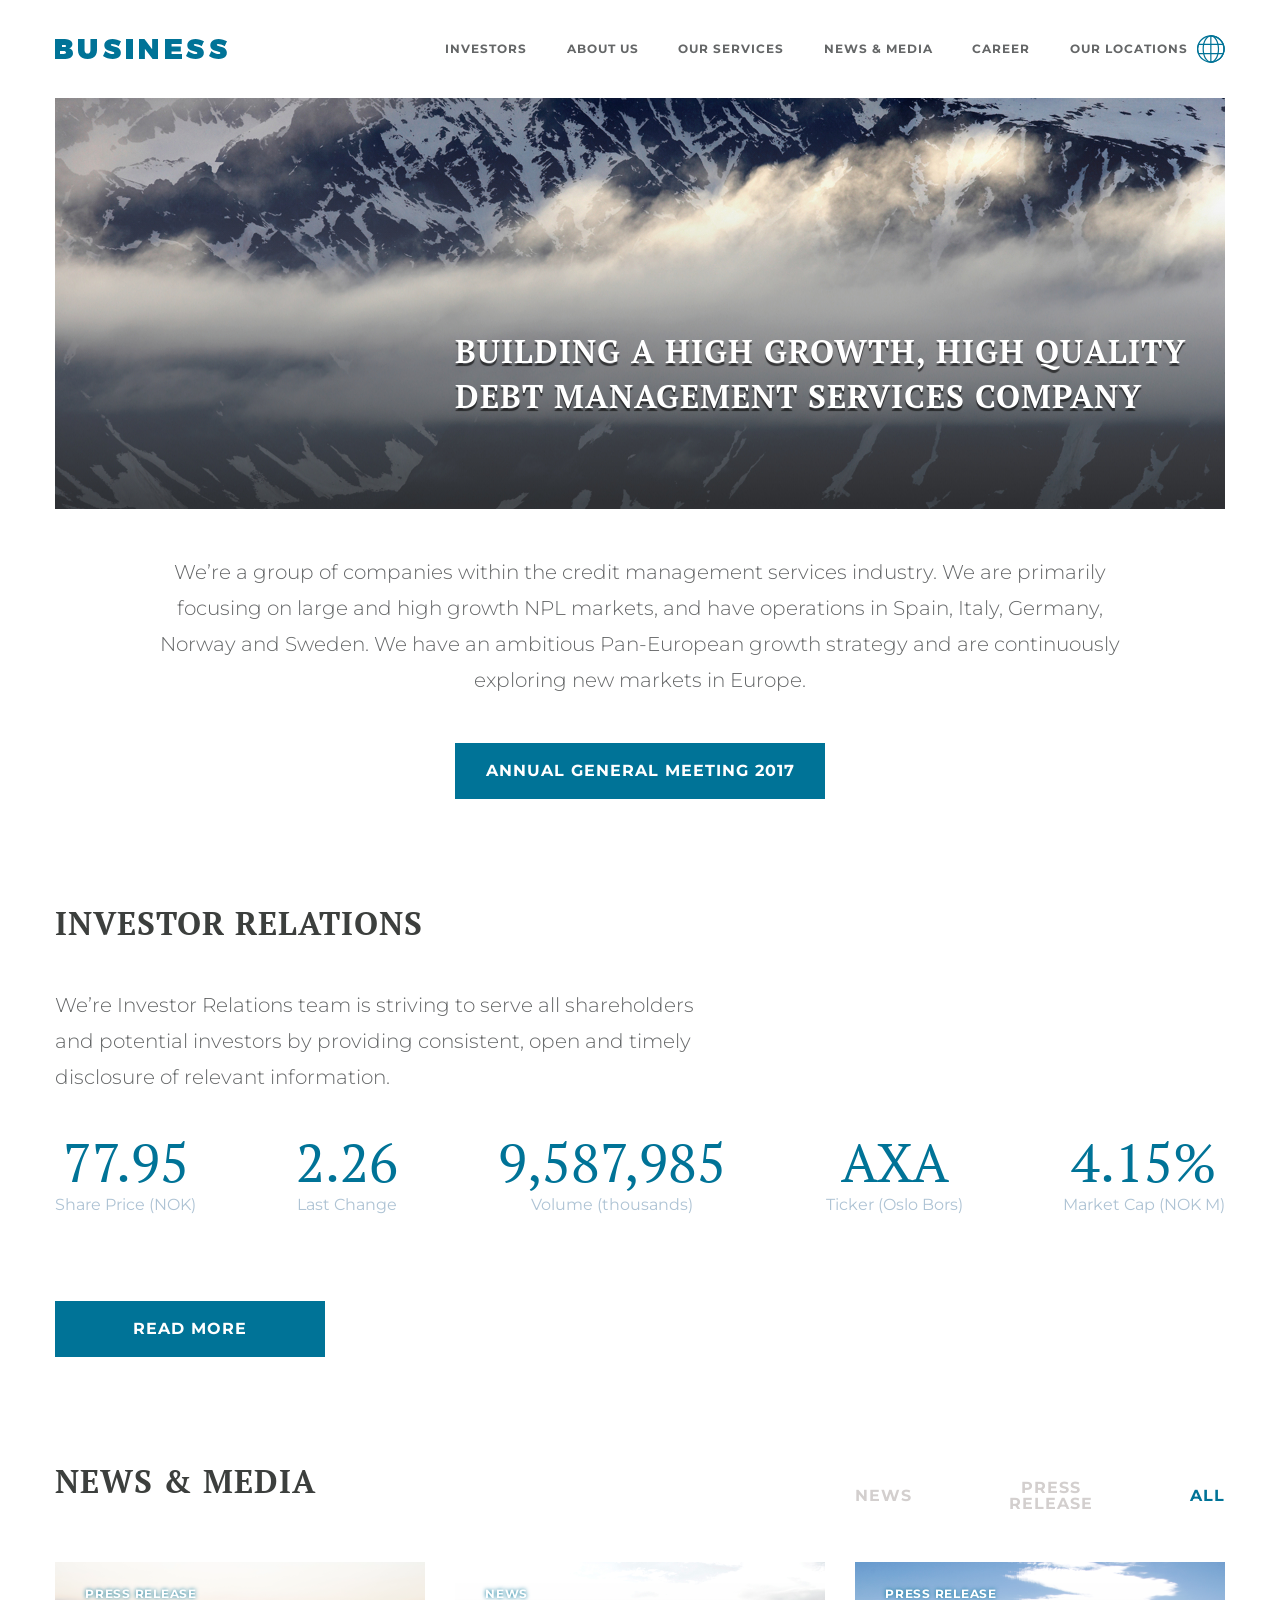
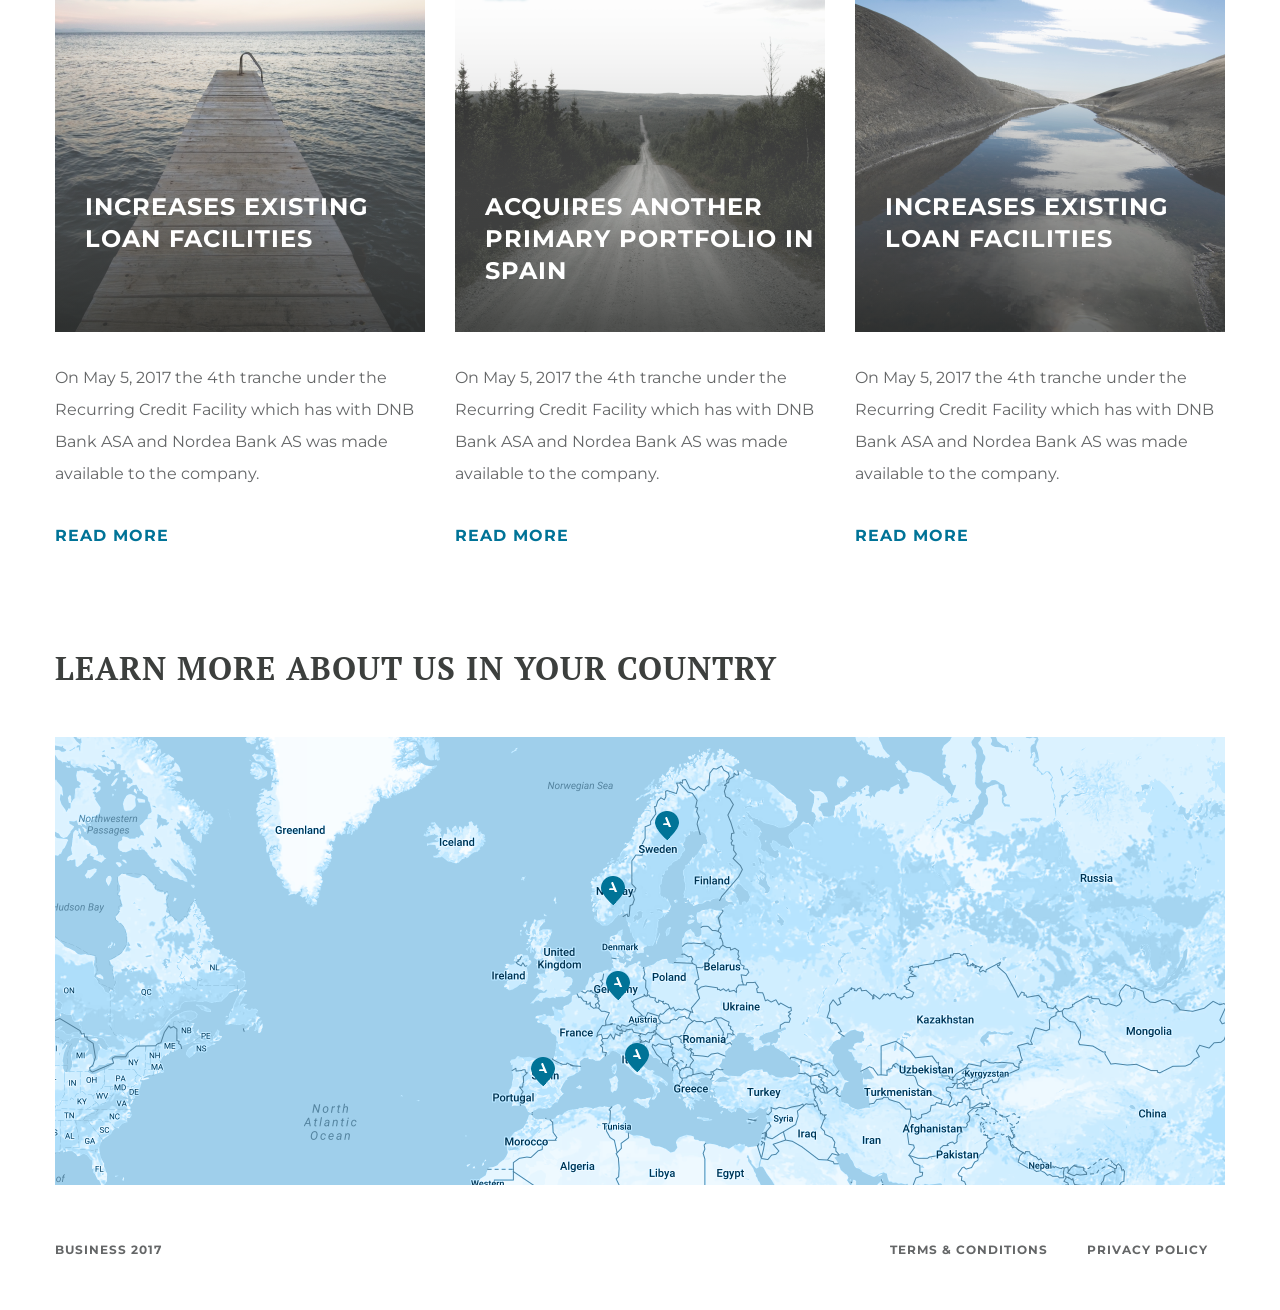
==== commit 6ba0d7e7: "last-fix" ====
--- a/index.html
+++ b/index.html
@@ -108,21 +108,15 @@
 						<div class="news__body">
 							<h2 class="news__title title">News & Media</h2>
 							<div class="news__menu menu-news">
-								<ul class="menu-news__list">
-									<li class="menu-news__item">
-										<a href="#" class="menu-news__link news">News</a>
-									</li>
-									<li class="menu-news__item">
-										<a href="#" class="menu-news__link press-release">Press<br>Release</a>
-									</li>
-									<li class="menu-news__item">
-										<a href="#" class="menu-news__link select">All</a>
-									</li>
-								</ul>
+								<div class="menu-news__list">
+									<button class="btn menu-news__link" onclick="filterSelection('news')">News</button>
+									<button class="btn menu-news__link" onclick="filterSelection('release')">Press<br>Release</button>
+									<button class="btn menu-news__link select" onclick="filterSelection('all')">all</button>
+								</div>
 							</div>
 							<div class="news__cards cards">
 								<div class="cards__row">
-									<div class="cards__item press-release">
+									<div class="cards__item filterDiv release">
 										<div class="cards__image ibg">
 											<img src="img/news/1.png" alt="news_1">
 											<div class="cards__subtitle">Press Release</div>
@@ -136,7 +130,7 @@
 											<a href="" class="cards__lnk">Read More</a>
 										</div>
 									</div>
-									<div class="cards__item news">
+									<div class="cards__item filterDiv news">
 										<div class="cards__image ibg">
 											<img src="img/news/2.png" alt="news_2">
 											<div class="cards__subtitle">News</div>
@@ -150,7 +144,7 @@
 											<a href="" class="cards__lnk">Read More</a>
 										</div>
 									</div>
-									<div class="cards__item press-release">
+									<div class="cards__item filterDiv release">
 										<div class="cards__image ibg">
 											<img src="img/news/3.png" alt="news_3">
 											<div class="cards__subtitle">Press Release</div>
@@ -181,7 +175,11 @@
 				<footer class="footer">
 					<div class="container">
 						<div class="footer__row">
-							
+							<div class="footer__copy">Business 2017</div>
+							<div class="footer__sections">
+								<a href="" class="footer__link">Terms & Conditions</a>
+								<a href="" class="footer__link">Privacy Policy</a>  	
+							</div>
 						</div>
 					</div>
 				</footer>
--- a/css/pre-style.css
+++ b/css/pre-style.css
@@ -1 +1 @@
-@charset "UTF-8";@import url("https://fonts.googleapis.com/css2?family=Montserrat:wght@300;400;700&display=swap");@import url("https://fonts.googleapis.com/css2?family=PT+Serif:wght@400;700&display=swap");*{padding:0;margin:0;border:0}*,:after,:before{-webkit-box-sizing:border-box;box-sizing:border-box}:active,:focus{outline:none}a:active,a:focus{outline:none}aside,footer,header,nav{display:block}body,html{height:100%;width:100%;font-size:100%;line-height:1;font-size:14px;-ms-text-size-adjust:100%;-moz-text-size-adjust:100%;-webkit-text-size-adjust:100%}button,input,textarea{font-family:inherit}input::-ms-clear{display:none}button{cursor:pointer}button::-moz-focus-inner{padding:0;border:0}a,a:visited{text-decoration:none}a:hover{text-decoration:none}ul li{list-style:none}img{vertical-align:top}h1,h2,h3,h4,h5,h6{font-size:inherit;font-weight:400}body{font-family:"Montserrat","PT Serif",sans-serif;font-size:16px;font-weight:700;background-color:#ffffff}.wrapper{overflow:hidden;min-height:100%}.page{display:-webkit-box;display:-ms-flexbox;display:flex;-webkit-box-orient:vertical;-webkit-box-direction:normal;-ms-flex-direction:column;flex-direction:column}.ibg{background-position:center;background-size:cover;background-repeat:no-repeat}.ibg img{display:none}.container{max-width:1170px;margin:0 auto;padding:0px 15px;-webkit-box-sizing:content-box;box-sizing:content-box}@media (max-width:1182px){.container{max-width:970px}}@media (max-width:992px){.container{max-width:750px}}.header{padding:35px 0;position:relative;z-index:50}@media (max-width:992px){.header{padding:35px 0}}@media (max-width:767px){.header{padding:10px 0}}.header__row{display:-webkit-box;display:-ms-flexbox;display:flex;-webkit-box-align:center;-ms-flex-align:center;align-items:center}.header__logo{-webkit-box-flex:0;-ms-flex:0 1 33.333%;flex:0 1 33.333%;position:relative;z-index:6}@media (max-width:1182px){.header__logo{-webkit-box-flex:0;-ms-flex:0 1 23%;flex:0 1 23%}}@media (max-width:992px){.header__logo{-webkit-box-flex:0;-ms-flex:0 1 21%;flex:0 1 21%}.header__logo img{width:140px}}.header__menu{-webkit-box-flex:1;-ms-flex:1 1 66.667%;flex:1 1 66.667%}@media (max-width:767px){.menu__body{position:fixed;width:100%;height:100%;top:-110%;left:0;background-color:#fff;z-index:2;padding:50px 10px 20px 10px;overflow:auto;-webkit-transition:all 0.5s ease 0s;transition:all 0.5s ease 0s}.menu__body.active{top:0}}.menu__list{display:-webkit-box;display:-ms-flexbox;display:flex;-webkit-box-pack:justify;-ms-flex-pack:justify;justify-content:space-between;-webkit-box-align:center;-ms-flex-align:center;align-items:center}@media (max-width:767px){.menu__list{display:block}}.menu li{display:-webkit-box;display:-ms-flexbox;display:flex;text-align:center;-webkit-box-pack:center;-ms-flex-pack:center;justify-content:center;-webkit-box-align:center;-ms-flex-align:center;align-items:center}.menu__link{color:#646667;font-size:12px;letter-spacing:1px;text-align:center;text-transform:uppercase;-webkit-transition:all 0.5s ease 0s;transition:all 0.5s ease 0s;position:relative;line-height:28px}@media (max-width:992px){.menu__link{font-size:11px}}@media (max-width:767px){.menu__link{font-size:14px;line-height:40px}}.menu__link:after{content:"";position:absolute;left:50%;width:0;height:1px;background-color:#007397;bottom:0;-webkit-transition:all 0.5s ease 0s;transition:all 0.5s ease 0s}.menu__link:hover{color:#007397}.menu__link:hover:after{left:0;width:100%}.link-earth{display:-webkit-inline-box;display:-ms-inline-flexbox;display:inline-flex;width:28px;height:28px;margin-left:9px}.link-earth:hover:after{width:0}@media (max-width:992px){.link-earth{width:20px;height:20px}}.mainblock__body{margin-bottom:100px}@media (max-width:992px){.mainblock__body{margin-bottom:80px}}@media (max-width:767px){.mainblock__body{margin-bottom:50px}}.mainblock .blue{-webkit-transition:all 0.3s cubic-bezier(0.45,0.05,0.55,0.95) 0s;transition:all 0.3s cubic-bezier(0.45,0.05,0.55,0.95) 0s;padding:500px 0;content:"";position:absolute;width:500px;height:450px;left:-700px;top:-145px;background-image:linear-gradient(198deg,#007397 0%,rgba(0,115,151,0) 100%);-webkit-transform:rotate(18deg);transform:rotate(18deg);z-index:5}.mainblock__image{padding-bottom:35.12%;display:block;position:relative;overflow:hidden}@media (max-width:767px){.mainblock__image{height:250px}}.mainblock__image h1{position:absolute;bottom:0;right:0;text-shadow:0 3px 1px rgba(0,0,0,0.6);color:#ffffff;font-family:"PT Serif";font-size:32px;font-weight:700;font-style:normal;letter-spacing:1px;line-height:45px;text-align:left;text-transform:uppercase;padding:0px 0px 90px 0;max-width:770px;z-index:10}@media (max-width:1182px){.mainblock__image h1{font-size:28px;max-width:660px}}@media (max-width:992px){.mainblock__image h1{font-size:24px;max-width:570px;padding:0px 0px 55px 0;line-height:40px}}@media (max-width:767px){.mainblock__image h1{text-align:center;max-width:none;padding:0px 30px 30px 30px;font-size:20px;line-height:30px}}.mainblock__image:hover .blue{-webkit-transition:all 0.3s cubic-bezier(0.45,0.05,0.55,0.95) 0s;transition:all 0.3s cubic-bezier(0.45,0.05,0.55,0.95) 0s;left:-180px;top:-145px;background-image:linear-gradient(198deg,#007397 0%,rgba(0,115,151,0) 100%);-webkit-transform:rotate(20deg);transform:rotate(20deg);z-index:5}@media (max-width:1182px){.mainblock__image:hover .blue{left:-300px}}@media (max-width:992px){.mainblock__image:hover .blue{left:-440px}}.mainblock__subtitle{margin:45px 100px;color:#646667;font-family:"Montserrat";font-size:20px;font-weight:300;font-style:normal;letter-spacing:normal;line-height:36px;text-align:center}@media (max-width:992px){.mainblock__subtitle{margin:25px 30px;font-size:18px;line-height:30px}}@media (max-width:767px){.mainblock__subtitle{margin:20px 15px;font-size:16px;line-height:22px}}.mainblock__button{display:block;width:370px;background-color:#007397;margin:0 auto}@media (max-width:767px){.mainblock__button{width:auto;max-width:370px}}.mainblock__btn{display:block;color:#ffffff;font-family:"Montserrat";font-size:16px;font-weight:700;font-style:normal;letter-spacing:1px;line-height:16px;text-align:center;-webkit-box-pack:center;-ms-flex-pack:center;justify-content:center;text-transform:uppercase;padding:20px 0;position:relative}@media (max-width:992px){.mainblock__btn{font-size:14px;line-height:14px;padding:18px 0}}@media (max-width:767px){.mainblock__btn{display:-webkit-box;display:-ms-flexbox;display:flex;-webkit-box-pack:center;-ms-flex-pack:center;justify-content:center;-webkit-box-align:center;-ms-flex-align:center;align-items:center;line-height:16px}}.mainblock__btn:after{content:"";width:0;position:absolute;-webkit-transition:all 0.8s ease 0s;transition:all 0.8s ease 0s;height:100%;left:50%;top:0;background-color:#023d74}.mainblock__btn span{position:relative;z-index:2}.mainblock__btn:hover:after{left:0;width:100%}@media (max-width:767px){.icon-menu{display:block;width:30px;height:18px;cursor:pointer;z-index:5;position:absolute;right:20px;top:10px}.icon-menu span{-webkit-transition:all 0.3s ease 0s;transition:all 0.3s ease 0s;top:8px;left:0px;position:absolute;width:100%;height:2px;background-color:#4d4959}.icon-menu span:first-child{top:0px}.icon-menu span:last-child{top:auto;bottom:0px}.icon-menu.active span{-webkit-transform:scale(0);transform:scale(0);background-color:#4d4959}.icon-menu.active span:first-child{-webkit-transform:rotate(-45deg);transform:rotate(-45deg);top:8px}.icon-menu.active span:last-child{-webkit-transform:rotate(45deg);transform:rotate(45deg);bottom:8px}}.investor__body{margin:0px 0px 100px 0px}@media (max-width:767px){.investor__body{margin:0px 0px 50px 0px}}.investor__title{padding:0px 0px 40px 0px}@media (max-width:767px){.investor__title{font-size:14px;line-height:22px;padding:0px 0px 20px 0px}}.investor__subtitle{max-width:670px;color:#646667;font-family:"Montserrat";font-size:20px;font-weight:300;line-height:36px;text-align:left;padding:0px 0px 40px 0px}@media (max-width:767px){.investor__subtitle{font-size:16px;line-height:22px;padding:0px 0px 20px 0px}}.investor__stat{display:-webkit-box;display:-ms-flexbox;display:flex;-webkit-box-pack:justify;-ms-flex-pack:justify;justify-content:space-between;padding:0px 0px 80px 0px}@media (max-width:992px){.investor__stat{padding:0px 0px 40px 0px}}@media (max-width:767px){.investor__stat{-webkit-box-orient:vertical;-webkit-box-direction:normal;-ms-flex-direction:column;flex-direction:column;padding:0px 0px 30px 0px}}@media (max-width:992px){.investor__column{padding:0px 0px 10px 0px}}.investor__button{display:block;max-width:270px;background-color:#007397;left:0}@media (max-width:767px){.investor__button{margin:0 auto}}.investor__btn{display:block;color:#ffffff;font-family:"Montserrat";font-size:16px;font-weight:700;font-style:normal;letter-spacing:1px;line-height:16px;text-align:center;-webkit-box-pack:center;-ms-flex-pack:center;justify-content:center;text-transform:uppercase;padding:20px 0;position:relative}@media (max-width:992px){.investor__btn{font-size:14px;line-height:14px;padding:18px 0}}@media (max-width:767px){.investor__btn{display:-webkit-box;display:-ms-flexbox;display:flex;-webkit-box-pack:center;-ms-flex-pack:center;justify-content:center;-webkit-box-align:center;-ms-flex-align:center;align-items:center;line-height:16px}}.investor__btn:after{content:"";width:0;position:absolute;-webkit-transition:all 0.8s ease 0s;transition:all 0.8s ease 0s;height:100%;left:50%;top:0;background-color:#023d74}.investor__btn span{position:relative;z-index:2}.investor__btn:hover:after{left:0;width:100%}.title{color:#3c3f3d;font-family:"PT Serif";font-size:32px;font-weight:700;letter-spacing:1px;line-height:48px;text-align:left;text-transform:uppercase}.column-investor__item{-webkit-box-flex:0;-ms-flex:0 1 20%;flex:0 1 20%}.column-investor__big{color:#007397;font-family:"PT Serif";font-size:54px;font-weight:400;line-height:54px;text-align:center;text-transform:uppercase}@media (max-width:992px){.column-investor__big{font-size:40px;line-height:44px}}.column-investor__small{color:#aec3d4;font-family:"Montserrat";font-size:16px;font-weight:400;line-height:32px;text-align:center}@media (max-width:992px){.column-investor__small{font-size:14px;line-height:30px}}.news__title{display:inline-block;margin:0px 0px 50px 0px}@media (max-width:767px){.news__title{display:block;text-align:center;margin:0px 0px 30px 0px}}.menu-news{margin:0px 0px 50px 0px}@media (max-width:767px){.menu-news{margin:0px 0px 20px 0px}}.menu-news__list{display:-webkit-box;display:-ms-flexbox;display:flex;max-width:370px;-webkit-box-pack:justify;-ms-flex-pack:justify;justify-content:space-between;margin-left:auto;text-align:center;margin-top:-75px}@media (max-width:767px){.menu-news__list{margin-top:30px;margin:0 auto}}.menu-news__link{color:#d3cfce;font-family:"Montserrat";font-size:16px;font-weight:700;letter-spacing:1px;line-height:16px;text-align:center;text-transform:uppercase;-webkit-transition:all 0.3s cubic-bezier(0.45,0.05,0.55,0.95) 0s;transition:all 0.3s cubic-bezier(0.45,0.05,0.55,0.95) 0s;cursor:pointer}.menu-news__link:hover{color:#007397;-webkit-transition:all 0.3s cubic-bezier(0.45,0.05,0.55,0.95) 0s;transition:all 0.3s cubic-bezier(0.45,0.05,0.55,0.95) 0s}.select{color:#007397;-webkit-transition:all 0.3s cubic-bezier(0.45,0.05,0.55,0.95) 0s;transition:all 0.3s cubic-bezier(0.45,0.05,0.55,0.95) 0s}.cards__row{display:-webkit-box;display:-ms-flexbox;display:flex;-webkit-box-pack:justify;-ms-flex-pack:justify;justify-content:space-between;margin:0px 0px 100px 0px}@media (max-width:767px){.cards__row{-webkit-box-orient:vertical;-webkit-box-direction:normal;-ms-flex-direction:column;flex-direction:column;-webkit-box-align:center;-ms-flex-align:center;align-items:center}}.cards__item{max-width:370px;display:-webkit-box;display:-ms-flexbox;display:flex;-webkit-box-orient:vertical;-webkit-box-direction:normal;-ms-flex-direction:column;flex-direction:column}@media (max-width:1182px){.cards__item{max-width:300px}}@media (max-width:992px){.cards__item{max-width:240px}}@media (max-width:767px){.cards__item{max-width:290px;margin:0px 0px 50px 0px}}.cards__image{padding-bottom:100%;position:relative;margin:0px 0px 30px 0px;overflow:hidden}@media (max-width:767px){.cards__image{margin:0px 0px 20px 0px}}.cards__image:hover .blue-cards{-webkit-transition:all 0.3s cubic-bezier(0.45,0.05,0.55,0.95) 0s;transition:all 0.3s cubic-bezier(0.45,0.05,0.55,0.95) 0s;left:-285px;top:-120px;background-image:linear-gradient(198deg,#007397 0%,rgba(0,115,151,0) 100%);-webkit-transform:rotate(20deg);transform:rotate(20deg);z-index:5}@media (max-width:1182px){.cards__image:hover .blue-cards{left:-355px}}@media (max-width:992px){.cards__image:hover .blue-cards{left:-295px;top:-450px}}@media (max-width:767px){.cards__image:hover .blue-cards{left:-245px}}.cards__subtitle{position:absolute;top:24px;left:30px;color:#ffffff;font-family:"Montserrat";font-size:12px;font-weight:700;letter-spacing:0.75px;line-height:16px;text-align:left;text-transform:uppercase;z-index:6;text-shadow:0px 0px 4px #007397}.cards__title{position:absolute;color:#ffffff;font-family:"Montserrat";font-size:24px;font-weight:700;letter-spacing:1px;line-height:32px;text-align:left;text-transform:uppercase;top:229px;left:30px;z-index:6}@media (max-width:1182px){.cards__title{top:200px;left:30px;font-size:20px;line-height:30px}}@media (max-width:992px){.cards__title{top:130px;left:10px;font-size:18px;line-height:26px}}@media (max-width:767px){.cards__title{top:130px;left:10px;font-size:18px;line-height:26px}}.cards__text{color:#646667;font-family:"Montserrat";font-size:16px;font-weight:400;line-height:32px;text-align:left;margin:0px 0px 38px 0px;-webkit-box-flex:1;-ms-flex:1 1 auto;flex:1 1 auto}@media (max-width:767px){.cards__text{margin:0px 0px 20px 0px}}.cards__lnk{color:#007397;font-family:"Montserrat";font-size:16px;font-weight:700;font-style:normal;letter-spacing:1px;line-height:16px;text-align:left;text-transform:uppercase}.blue-cards{-webkit-transition:all 0.3s cubic-bezier(0.45,0.05,0.55,0.95) 0s;transition:all 0.3s cubic-bezier(0.45,0.05,0.55,0.95) 0s;padding:500px 0;content:"";position:absolute;width:500px;height:450px;left:-700px;top:-120px;background-image:linear-gradient(198deg,#007397 0%,rgba(0,115,151,0) 100%);-webkit-transform:rotate(18deg);transform:rotate(18deg);z-index:5}.map__title{margin:0px 0px 45px 0px}.map__image{padding-bottom:38.29%;display:block;position:relative;margin:0px 0px 45px 0px}+@charset "UTF-8";@import url("https://fonts.googleapis.com/css2?family=Montserrat:wght@300;400;700&display=swap");@import url("https://fonts.googleapis.com/css2?family=PT+Serif:wght@400;700&display=swap");*{padding:0;margin:0;border:0}*,:after,:before{-webkit-box-sizing:border-box;box-sizing:border-box}:active,:focus{outline:none}a:active,a:focus{outline:none}aside,footer,header,nav{display:block}body,html{height:100%;width:100%;font-size:100%;line-height:1;font-size:14px;-ms-text-size-adjust:100%;-moz-text-size-adjust:100%;-webkit-text-size-adjust:100%}button,input,textarea{font-family:inherit}input::-ms-clear{display:none}button{cursor:pointer}button::-moz-focus-inner{padding:0;border:0}a,a:visited{text-decoration:none}a:hover{text-decoration:none}ul li{list-style:none}img{vertical-align:top}h1,h2,h3,h4,h5,h6{font-size:inherit;font-weight:400}body{font-family:"Montserrat","PT Serif",sans-serif;font-size:16px;font-weight:700;background-color:#ffffff}.wrapper{overflow:hidden;min-height:100%}.page{display:-webkit-box;display:-ms-flexbox;display:flex;-webkit-box-orient:vertical;-webkit-box-direction:normal;-ms-flex-direction:column;flex-direction:column}.ibg{background-position:center;background-size:cover;background-repeat:no-repeat}.ibg img{display:none}.container{max-width:1170px;margin:0 auto;padding:0px 15px;-webkit-box-sizing:content-box;box-sizing:content-box}@media (max-width:1182px){.container{max-width:970px}}@media (max-width:992px){.container{max-width:750px}}.header{padding:35px 0;position:relative;z-index:50}@media (max-width:992px){.header{padding:35px 0}}@media (max-width:767px){.header{padding:10px 0}}.header__row{display:-webkit-box;display:-ms-flexbox;display:flex;-webkit-box-align:center;-ms-flex-align:center;align-items:center}.header__logo{-webkit-box-flex:0;-ms-flex:0 1 33.333%;flex:0 1 33.333%;position:relative;z-index:6}@media (max-width:1182px){.header__logo{-webkit-box-flex:0;-ms-flex:0 1 23%;flex:0 1 23%}}@media (max-width:992px){.header__logo{-webkit-box-flex:0;-ms-flex:0 1 21%;flex:0 1 21%}.header__logo img{width:140px}}.header__menu{-webkit-box-flex:1;-ms-flex:1 1 66.667%;flex:1 1 66.667%}@media (max-width:767px){.menu__body{position:fixed;width:100%;height:100%;top:-110%;left:0;background-color:#fff;z-index:2;padding:50px 10px 20px 10px;overflow:auto;-webkit-transition:all 0.5s ease 0s;transition:all 0.5s ease 0s}.menu__body.active{top:0}}.menu__list{display:-webkit-box;display:-ms-flexbox;display:flex;-webkit-box-pack:justify;-ms-flex-pack:justify;justify-content:space-between;-webkit-box-align:center;-ms-flex-align:center;align-items:center}@media (max-width:767px){.menu__list{display:block}}.menu li{display:-webkit-box;display:-ms-flexbox;display:flex;text-align:center;-webkit-box-pack:center;-ms-flex-pack:center;justify-content:center;-webkit-box-align:center;-ms-flex-align:center;align-items:center}.menu__link{color:#646667;font-size:12px;letter-spacing:1px;text-align:center;text-transform:uppercase;-webkit-transition:all 0.5s ease 0s;transition:all 0.5s ease 0s;position:relative;line-height:28px}@media (max-width:992px){.menu__link{font-size:11px}}@media (max-width:767px){.menu__link{font-size:14px;line-height:40px}}.menu__link:after{content:"";position:absolute;left:50%;width:0;height:1px;background-color:#007397;bottom:0;-webkit-transition:all 0.5s ease 0s;transition:all 0.5s ease 0s}.menu__link:hover{color:#007397}.menu__link:hover:after{left:0;width:100%}.link-earth{display:-webkit-inline-box;display:-ms-inline-flexbox;display:inline-flex;width:28px;height:28px;margin-left:9px}.link-earth:hover:after{width:0}@media (max-width:992px){.link-earth{width:20px;height:20px}}.mainblock__body{margin-bottom:100px}@media (max-width:992px){.mainblock__body{margin-bottom:80px}}@media (max-width:767px){.mainblock__body{margin-bottom:50px}}.mainblock .blue{-webkit-transition:all 0.3s cubic-bezier(0.45,0.05,0.55,0.95) 0s;transition:all 0.3s cubic-bezier(0.45,0.05,0.55,0.95) 0s;padding:500px 0;content:"";position:absolute;width:500px;height:450px;left:-700px;top:-145px;background-image:linear-gradient(198deg,#007397 0%,rgba(0,115,151,0) 100%);-webkit-transform:rotate(18deg);transform:rotate(18deg);z-index:5}.mainblock__image{padding-bottom:35.12%;display:block;position:relative;overflow:hidden}@media (max-width:767px){.mainblock__image{height:250px}}.mainblock__image h1{position:absolute;bottom:0;right:0;text-shadow:0 3px 1px rgba(0,0,0,0.6);color:#ffffff;font-family:"PT Serif";font-size:32px;font-weight:700;font-style:normal;letter-spacing:1px;line-height:45px;text-align:left;text-transform:uppercase;padding:0px 0px 90px 0;max-width:770px;z-index:10}@media (max-width:1182px){.mainblock__image h1{font-size:28px;max-width:660px}}@media (max-width:992px){.mainblock__image h1{font-size:24px;max-width:570px;padding:0px 0px 55px 0;line-height:40px}}@media (max-width:767px){.mainblock__image h1{text-align:center;max-width:none;padding:0px 30px 30px 30px;font-size:20px;line-height:30px}}.mainblock__image:hover .blue{-webkit-transition:all 0.3s cubic-bezier(0.45,0.05,0.55,0.95) 0s;transition:all 0.3s cubic-bezier(0.45,0.05,0.55,0.95) 0s;left:-180px;top:-145px;background-image:linear-gradient(198deg,#007397 0%,rgba(0,115,151,0) 100%);-webkit-transform:rotate(20deg);transform:rotate(20deg);z-index:5}@media (max-width:1182px){.mainblock__image:hover .blue{left:-300px}}@media (max-width:992px){.mainblock__image:hover .blue{left:-440px}}.mainblock__subtitle{margin:45px 100px;color:#646667;font-family:"Montserrat";font-size:20px;font-weight:300;font-style:normal;letter-spacing:normal;line-height:36px;text-align:center}@media (max-width:992px){.mainblock__subtitle{margin:25px 30px;font-size:18px;line-height:30px}}@media (max-width:767px){.mainblock__subtitle{margin:20px 15px;font-size:16px;line-height:22px}}.mainblock__button{display:block;width:370px;background-color:#007397;margin:0 auto}@media (max-width:767px){.mainblock__button{width:auto;max-width:370px}}.mainblock__btn{display:block;color:#ffffff;font-family:"Montserrat";font-size:16px;font-weight:700;font-style:normal;letter-spacing:1px;line-height:16px;text-align:center;-webkit-box-pack:center;-ms-flex-pack:center;justify-content:center;text-transform:uppercase;padding:20px 0;position:relative}@media (max-width:992px){.mainblock__btn{font-size:14px;line-height:14px;padding:18px 0}}@media (max-width:767px){.mainblock__btn{display:-webkit-box;display:-ms-flexbox;display:flex;-webkit-box-pack:center;-ms-flex-pack:center;justify-content:center;-webkit-box-align:center;-ms-flex-align:center;align-items:center;line-height:16px}}.mainblock__btn:after{content:"";width:0;position:absolute;-webkit-transition:all 0.8s ease 0s;transition:all 0.8s ease 0s;height:100%;left:50%;top:0;background-color:#023d74}.mainblock__btn span{position:relative;z-index:2}.mainblock__btn:hover:after{left:0;width:100%}@media (max-width:767px){.icon-menu{display:block;width:30px;height:18px;cursor:pointer;z-index:5;position:absolute;right:20px;top:10px}.icon-menu span{-webkit-transition:all 0.3s ease 0s;transition:all 0.3s ease 0s;top:8px;left:0px;position:absolute;width:100%;height:2px;background-color:#4d4959}.icon-menu span:first-child{top:0px}.icon-menu span:last-child{top:auto;bottom:0px}.icon-menu.active span{-webkit-transform:scale(0);transform:scale(0);background-color:#4d4959}.icon-menu.active span:first-child{-webkit-transform:rotate(-45deg);transform:rotate(-45deg);top:8px}.icon-menu.active span:last-child{-webkit-transform:rotate(45deg);transform:rotate(45deg);bottom:8px}}.investor__body{margin:0px 0px 100px 0px}@media (max-width:767px){.investor__body{margin:0px 0px 50px 0px}}.investor__title{padding:0px 0px 40px 0px}@media (max-width:767px){.investor__title{font-size:14px;line-height:22px;padding:0px 0px 20px 0px}}.investor__subtitle{max-width:670px;color:#646667;font-family:"Montserrat";font-size:20px;font-weight:300;line-height:36px;text-align:left;padding:0px 0px 40px 0px}@media (max-width:767px){.investor__subtitle{font-size:16px;line-height:22px;padding:0px 0px 20px 0px}}.investor__stat{display:-webkit-box;display:-ms-flexbox;display:flex;-webkit-box-pack:justify;-ms-flex-pack:justify;justify-content:space-between;padding:0px 0px 80px 0px}@media (max-width:992px){.investor__stat{padding:0px 0px 40px 0px}}@media (max-width:767px){.investor__stat{-webkit-box-orient:vertical;-webkit-box-direction:normal;-ms-flex-direction:column;flex-direction:column;padding:0px 0px 30px 0px}}@media (max-width:992px){.investor__column{padding:0px 0px 10px 0px}}.investor__button{display:block;max-width:270px;background-color:#007397;left:0}@media (max-width:767px){.investor__button{margin:0 auto}}.investor__btn{display:block;color:#ffffff;font-family:"Montserrat";font-size:16px;font-weight:700;font-style:normal;letter-spacing:1px;line-height:16px;text-align:center;-webkit-box-pack:center;-ms-flex-pack:center;justify-content:center;text-transform:uppercase;padding:20px 0;position:relative}@media (max-width:992px){.investor__btn{font-size:14px;line-height:14px;padding:18px 0}}@media (max-width:767px){.investor__btn{display:-webkit-box;display:-ms-flexbox;display:flex;-webkit-box-pack:center;-ms-flex-pack:center;justify-content:center;-webkit-box-align:center;-ms-flex-align:center;align-items:center;line-height:16px}}.investor__btn:after{content:"";width:0;position:absolute;-webkit-transition:all 0.8s ease 0s;transition:all 0.8s ease 0s;height:100%;left:50%;top:0;background-color:#023d74}.investor__btn span{position:relative;z-index:2}.investor__btn:hover:after{left:0;width:100%}.title{color:#3c3f3d;font-family:"PT Serif";font-size:32px;font-weight:700;letter-spacing:1px;line-height:48px;text-align:left;text-transform:uppercase}.column-investor__item{-webkit-box-flex:0;-ms-flex:0 1 20%;flex:0 1 20%}.column-investor__big{color:#007397;font-family:"PT Serif";font-size:54px;font-weight:400;line-height:54px;text-align:center;text-transform:uppercase}@media (max-width:992px){.column-investor__big{font-size:40px;line-height:44px}}.column-investor__small{color:#aec3d4;font-family:"Montserrat";font-size:16px;font-weight:400;line-height:32px;text-align:center}@media (max-width:992px){.column-investor__small{font-size:14px;line-height:30px}}.news__title{display:inline-block;margin:0px 0px 50px 0px}@media (max-width:767px){.news__title{display:block;text-align:center;margin:0px 0px 30px 0px}}.menu-news{margin:0px 0px 50px 0px}@media (max-width:767px){.menu-news{margin:0px 0px 20px 0px}}.menu-news__list{display:-webkit-box;display:-ms-flexbox;display:flex;max-width:370px;-webkit-box-pack:justify;-ms-flex-pack:justify;justify-content:space-between;margin-left:auto;text-align:center;margin-top:-75px}@media (max-width:767px){.menu-news__list{margin-top:30px;margin:0 auto}}.menu-news__link{background-color:#fff;color:#d3cfce;font-family:"Montserrat";font-size:16px;font-weight:700;letter-spacing:1px;line-height:16px;text-align:center;text-transform:uppercase;-webkit-transition:all 0.3s cubic-bezier(0.45,0.05,0.55,0.95) 0s;transition:all 0.3s cubic-bezier(0.45,0.05,0.55,0.95) 0s;cursor:pointer}.menu-news__link:hover{color:#007397;-webkit-transition:all 0.3s cubic-bezier(0.45,0.05,0.55,0.95) 0s;transition:all 0.3s cubic-bezier(0.45,0.05,0.55,0.95) 0s}.select{color:#007397}.cards__row{display:-webkit-box;display:-ms-flexbox;display:flex;margin:0px 0px 100px 0px}@media (max-width:767px){.cards__row{-webkit-box-orient:vertical;-webkit-box-direction:normal;-ms-flex-direction:column;flex-direction:column;-webkit-box-align:center;-ms-flex-align:center;align-items:center;margin:0px 0px 50px 0px}}.cards__item{max-width:370px;display:-webkit-box;display:-ms-flexbox;display:flex;-webkit-box-orient:vertical;-webkit-box-direction:normal;-ms-flex-direction:column;flex-direction:column;margin:0 15px}.cards__item:first-child{margin:0px 15px 0px 0px}.cards__item:last-child{margin:0px 0px 0px 15px}@media (max-width:1182px){.cards__item{max-width:300px}}@media (max-width:992px){.cards__item{max-width:240px}}@media (max-width:767px){.cards__item{max-width:290px;margin:0px 0px 50px 0px}.cards__item:first-child{margin:0px 0px 50px 0px}.cards__item:last-child{margin:0px 0px 0px 0px}}.cards__image{padding-bottom:100%;position:relative;margin:0px 0px 30px 0px;overflow:hidden}@media (max-width:767px){.cards__image{margin:0px 0px 20px 0px}}.cards__image:hover .blue-cards{-webkit-transition:all 0.3s cubic-bezier(0.45,0.05,0.55,0.95) 0s;transition:all 0.3s cubic-bezier(0.45,0.05,0.55,0.95) 0s;left:-285px;top:-120px;background-image:linear-gradient(198deg,#007397 0%,rgba(0,115,151,0) 100%);-webkit-transform:rotate(20deg);transform:rotate(20deg);z-index:5}@media (max-width:1182px){.cards__image:hover .blue-cards{left:-355px}}@media (max-width:992px){.cards__image:hover .blue-cards{left:-295px;top:-450px}}@media (max-width:767px){.cards__image:hover .blue-cards{left:-245px}}.cards__subtitle{position:absolute;top:24px;left:30px;color:#ffffff;font-family:"Montserrat";font-size:12px;font-weight:700;letter-spacing:0.75px;line-height:16px;text-align:left;text-transform:uppercase;z-index:6;text-shadow:0px 0px 4px #007397}.cards__title{position:absolute;color:#ffffff;font-family:"Montserrat";font-size:24px;font-weight:700;letter-spacing:1px;line-height:32px;text-align:left;text-transform:uppercase;top:229px;left:30px;z-index:6}@media (max-width:1182px){.cards__title{top:200px;left:30px;font-size:20px;line-height:30px}}@media (max-width:992px){.cards__title{top:130px;left:10px;font-size:18px;line-height:26px}}@media (max-width:767px){.cards__title{top:130px;left:10px;font-size:18px;line-height:26px}}.cards__text{color:#646667;font-family:"Montserrat";font-size:16px;font-weight:400;line-height:32px;text-align:left;margin:0px 0px 38px 0px;-webkit-box-flex:1;-ms-flex:1 1 auto;flex:1 1 auto}@media (max-width:767px){.cards__text{margin:0px 0px 20px 0px}}.cards__lnk{color:#007397;font-family:"Montserrat";font-size:16px;font-weight:700;font-style:normal;letter-spacing:1px;line-height:16px;text-align:left;text-transform:uppercase}.filterDiv{-webkit-transition:all 0.3s cubic-bezier(0.45,0.05,0.55,0.95) 0s;transition:all 0.3s cubic-bezier(0.45,0.05,0.55,0.95) 0s;display:none}.show{display:block}.blue-cards{-webkit-transition:all 0.3s cubic-bezier(0.45,0.05,0.55,0.95) 0s;transition:all 0.3s cubic-bezier(0.45,0.05,0.55,0.95) 0s;padding:500px 0;content:"";position:absolute;width:500px;height:450px;left:-700px;top:-120px;background-image:linear-gradient(198deg,#007397 0%,rgba(0,115,151,0) 100%);-webkit-transform:rotate(18deg);transform:rotate(18deg);z-index:5}.map__title{margin:0px 0px 45px 0px}@media (max-width:767px){.map__title{margin:0px 0px 20px 0px}}.map__image{padding-bottom:38.29%;display:block;position:relative;margin:0px 0px 45px 0px}@media (max-width:767px){.map__image{padding-bottom:100%}}.footer{margin:0px 0px 40px 0px}.footer__row{display:-webkit-box;display:-ms-flexbox;display:flex;-webkit-box-pack:justify;-ms-flex-pack:justify;justify-content:space-between}@media (max-width:550px){.footer__row{-webkit-box-orient:vertical;-webkit-box-direction:normal;-ms-flex-direction:column;flex-direction:column;margin:0 auto}}.footer__copy{color:#646667;font-family:"Montserrat";font-size:12px;font-weight:700;letter-spacing:1px;line-height:40px;text-align:left;text-transform:uppercase}@media (max-width:550px){.footer__copy{text-align:center}}.footer__link{color:#646667;font-family:"Montserrat";font-size:12px;font-weight:700;letter-spacing:1px;line-height:40px;text-align:right;text-transform:uppercase;margin:0 17px;position:relative;display:inline-block}@media (max-width:550px){.footer__link{display:block;text-align:center;margin:0 auto;max-width:180px}}.footer__link:after{content:"";position:absolute;left:50%;width:0;height:1px;background-color:#007397;bottom:0;-webkit-transition:all 0.5s ease 0s;transition:all 0.5s ease 0s}.footer__link:hover{color:#007397}.footer__link:hover:after{left:0;width:100%}
